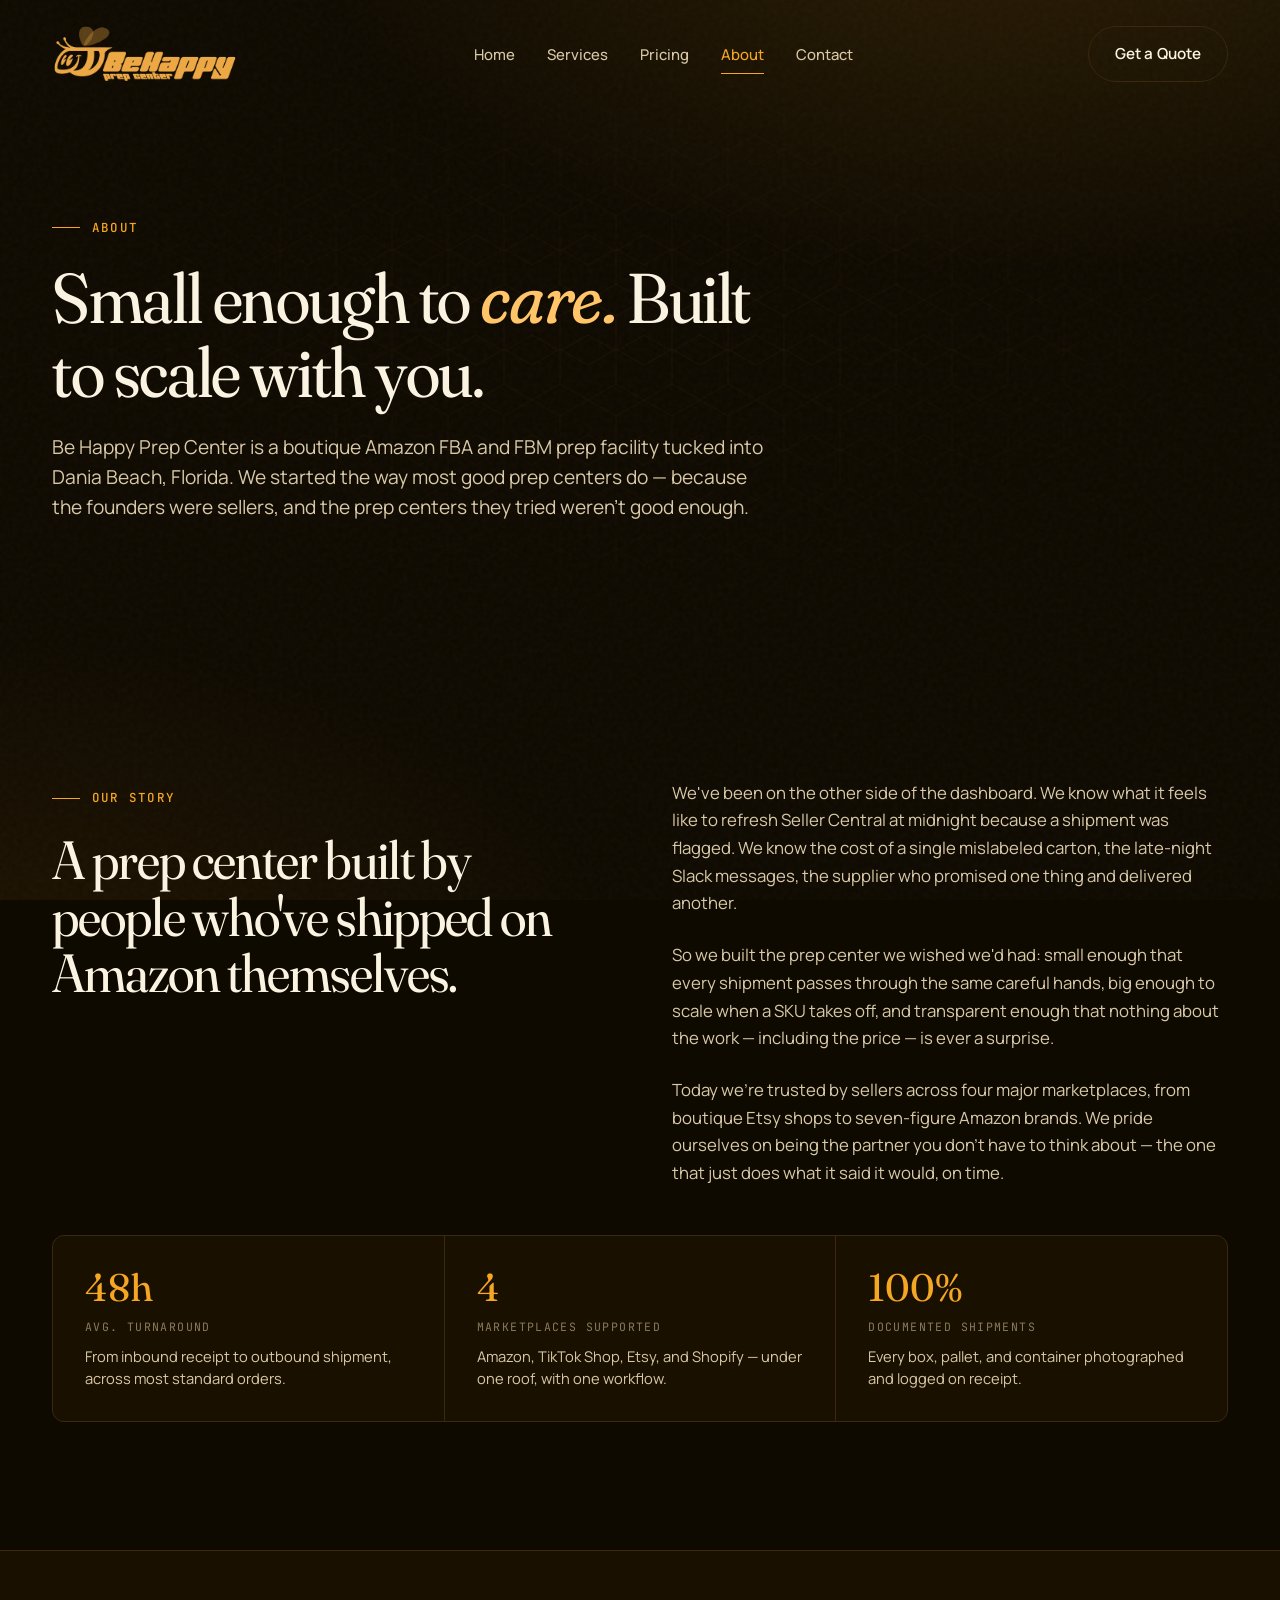
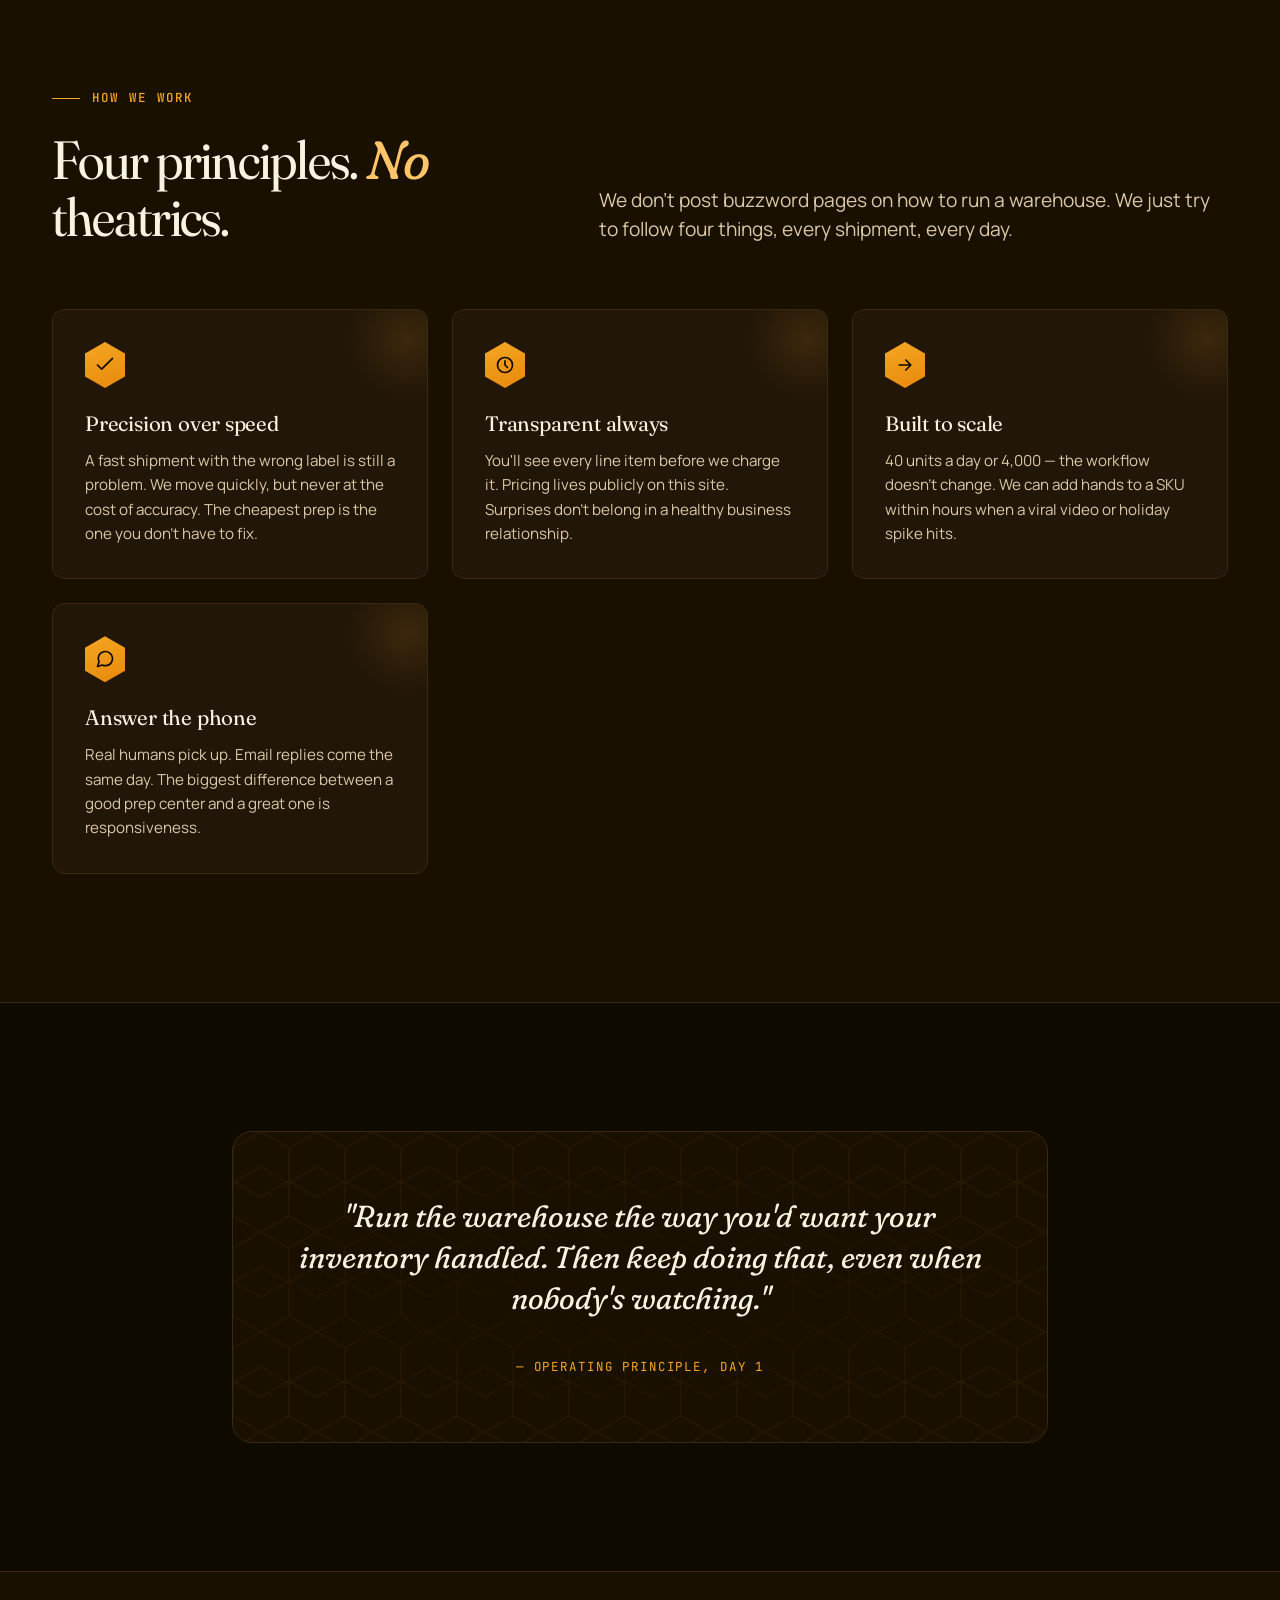
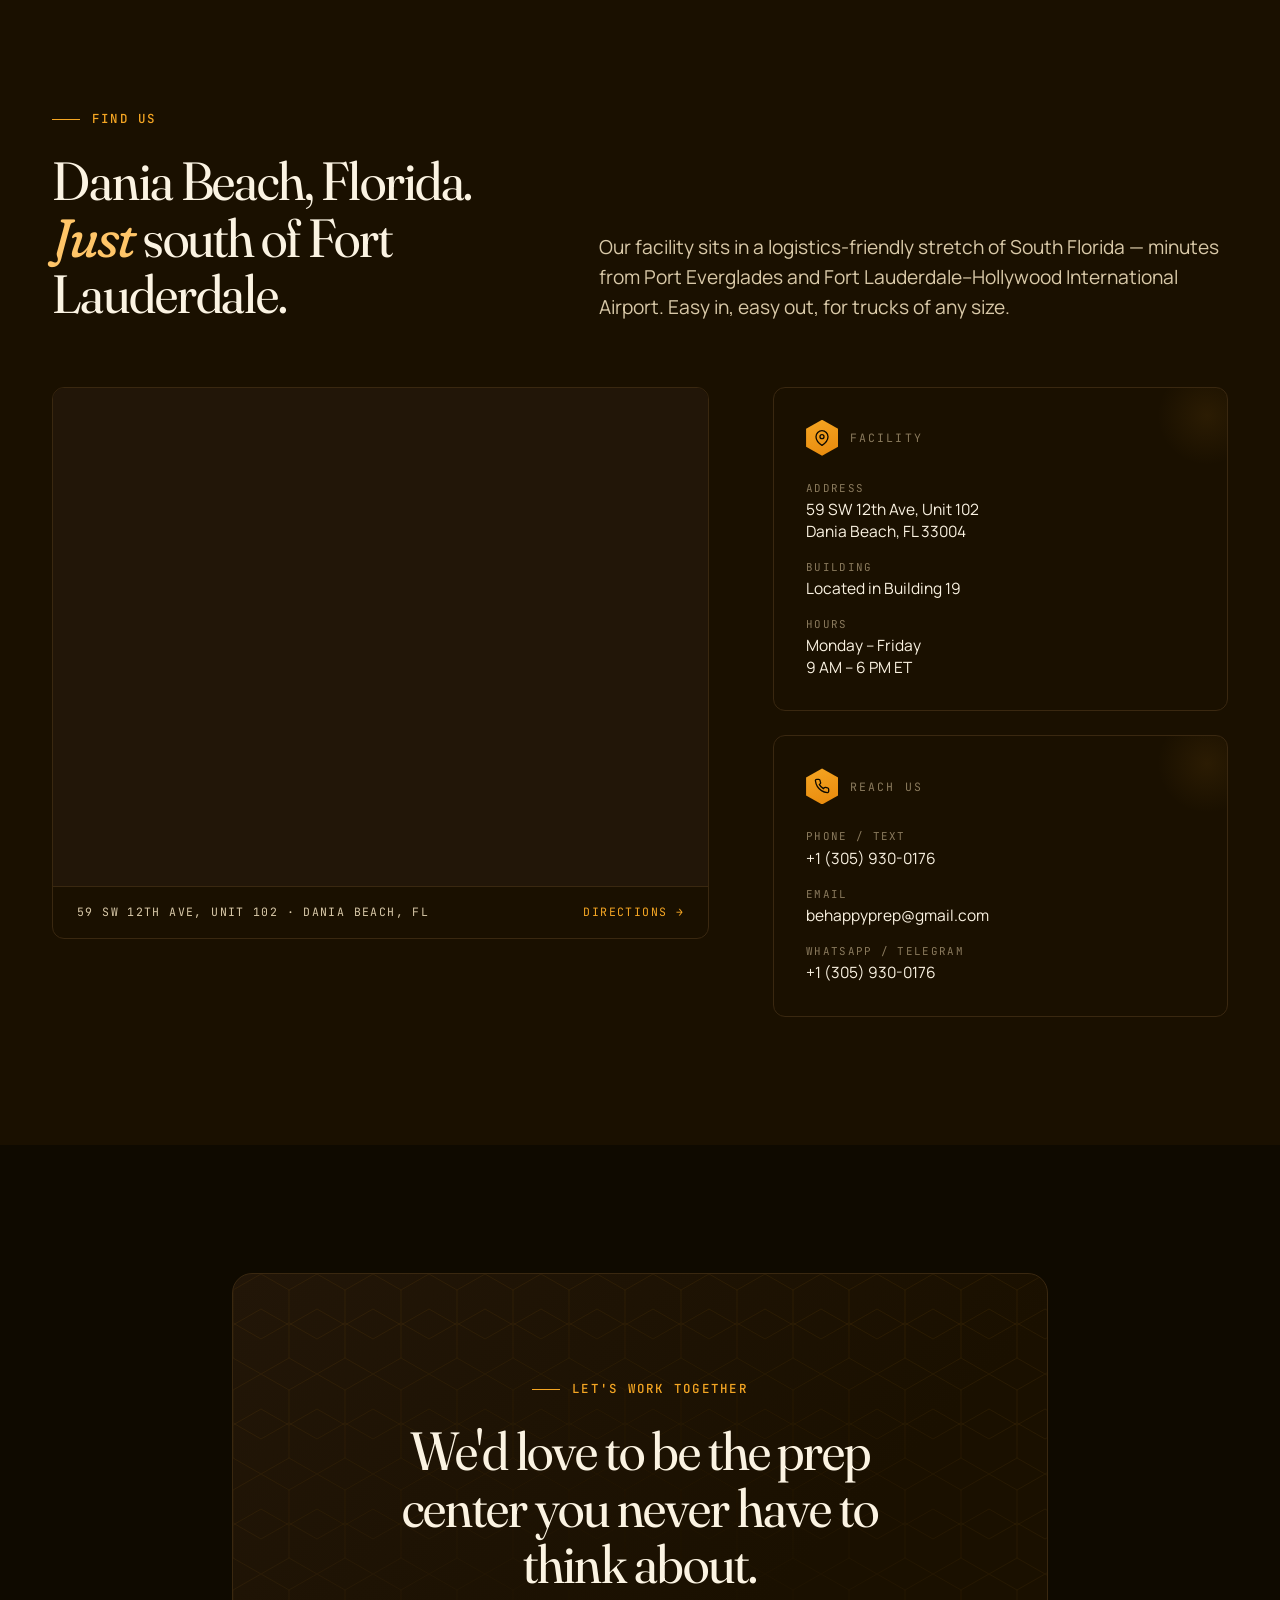
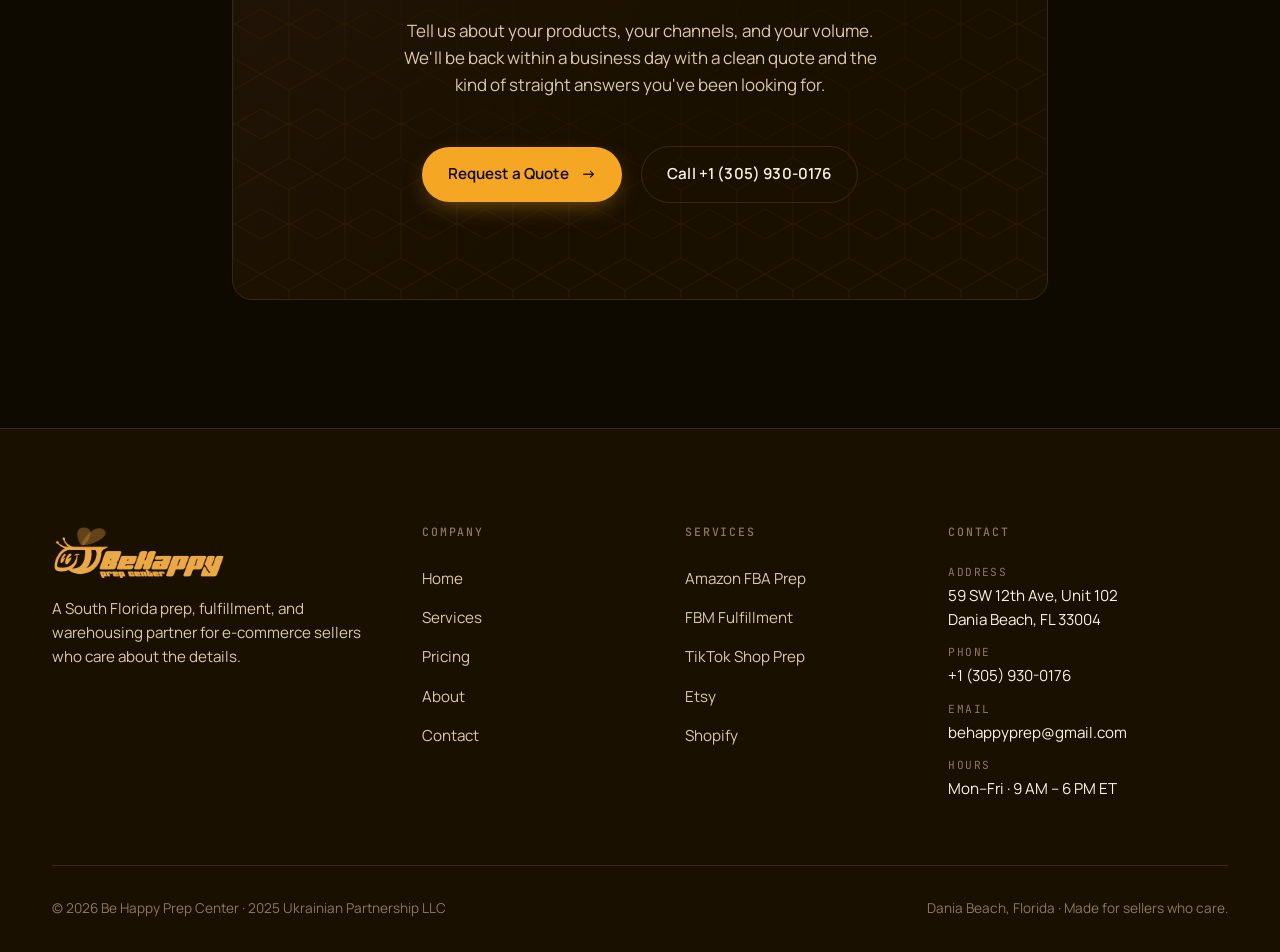
==== about.html @ afafcdb8 "Add files via upload" ====
<!doctype html>
<html lang="en">
<head>
  <meta charset="utf-8">
  <meta name="viewport" content="width=device-width, initial-scale=1">
  <meta name="theme-color" content="#0F0A00">

  <title>About | Boutique Amazon Prep Center in Dania Beach, FL — Be Happy Prep Center</title>
  <meta name="description" content="Be Happy Prep Center is a boutique Amazon FBA and FBM prep facility in Dania Beach, Florida. Founded by sellers, run for sellers — built on precision, communication, and care.">
  <link rel="canonical" href="https://behappyprep.com/about.html">

  <link rel="icon" href="images/favicon.ico">

  <meta property="og:type" content="website">
  <meta property="og:site_name" content="Be Happy Prep Center">
  <meta property="og:title" content="About | Be Happy Prep Center — South Florida Amazon Prep Center">
  <meta property="og:description" content="Boutique Amazon FBA & FBM prep center in Dania Beach, Florida. Founded by sellers, run for sellers.">
  <meta property="og:url" content="https://behappyprep.com/about.html">
  <meta property="og:image" content="https://behappyprep.com/og-image.jpg">

  <meta name="twitter:card" content="summary_large_image">
  <meta name="twitter:title" content="About | Be Happy Prep Center">
  <meta name="twitter:description" content="Boutique Amazon FBA & FBM prep center in Dania Beach, Florida.">
  <meta name="twitter:image" content="https://behappyprep.com/og-image.jpg">

  <link rel="preconnect" href="https://fonts.googleapis.com">
  <link rel="preconnect" href="https://fonts.gstatic.com" crossorigin>
  <link href="https://fonts.googleapis.com/css2?family=Fraunces:opsz,wght,SOFT@9..144,300..600,0..100&family=Manrope:wght@400;500;600;700&family=JetBrains+Mono:wght@400;500&display=swap" rel="stylesheet">

  <link rel="stylesheet" href="style.css">

  <script type="application/ld+json">
  {
    "@context": "https://schema.org",
    "@type": "LocalBusiness",
    "name": "Be Happy Prep Center",
    "image": "https://behappyprep.com/og-image.jpg",
    "@id": "https://behappyprep.com/",
    "url": "https://behappyprep.com/about.html",
    "telephone": "+1-305-930-0176",
    "email": "behappyprep@gmail.com",
    "priceRange": "$$",
    "description": "Boutique Amazon FBA and FBM prep center in Dania Beach, Florida. Founded by sellers, run for sellers.",
    "address": {
      "@type": "PostalAddress",
      "streetAddress": "59 SW 12th Ave, Unit 102",
      "addressLocality": "Dania Beach",
      "addressRegion": "FL",
      "postalCode": "33004",
      "addressCountry": "US"
    },
    "geo": { "@type": "GeoCoordinates", "latitude": 26.0590, "longitude": -80.1437 },
    "openingHoursSpecification": [{
      "@type": "OpeningHoursSpecification",
      "dayOfWeek": ["Monday","Tuesday","Wednesday","Thursday","Friday"],
      "opens": "09:00", "closes": "18:00"
    }]
  }
  </script>
</head>
<body>

<header class="site-header" role="banner">
  <div class="container">
    <nav class="nav" aria-label="Primary">
      <a class="brand" href="index.html" aria-label="Be Happy Prep Center home">
        <img class="brand-logo" src="images/BeHappyLight.webp" alt="Be Happy Prep Center logo">
      </a>
      <ul class="nav-links" id="primary-nav">
        <li><a href="index.html">Home</a></li>
        <li><a href="services.html">Services</a></li>
        <li><a href="pricing.html">Pricing</a></li>
        <li><a href="about.html" class="active">About</a></li>
        <li><a href="contact.html">Contact</a></li>
      </ul>
      <div class="nav-cta">
        <a href="contact.html" class="btn btn-ghost">Get a Quote</a>
        <button class="menu-toggle" aria-label="Toggle menu" aria-expanded="false" aria-controls="primary-nav">
          <svg viewBox="0 0 24 24" fill="none" stroke="currentColor" stroke-width="2"><path d="M3 6h18M3 12h18M3 18h18"/></svg>
        </button>
      </div>
    </nav>
  </div>
</header>

<main id="main">

<!-- ============== PAGE HERO ============== -->
<section class="page-hero" aria-labelledby="page-title">
  <div class="honeycomb-bg" aria-hidden="true"></div>
  <div class="container">
    <span class="eyebrow">About</span>
    <h1 id="page-title">Small enough to <em class="italic-accent">care.</em> Built to scale with you.</h1>
    <p class="lede">
      Be Happy Prep Center is a boutique Amazon FBA and FBM prep facility tucked into
      Dania Beach, Florida. We started the way most good prep centers do — because
      the founders were sellers, and the prep centers they tried weren't good enough.
    </p>
  </div>
</section>

<!-- ============== STORY ============== -->
<section aria-labelledby="story-title">
  <div class="container">
    <div class="about-intro reveal">
      <div>
        <span class="eyebrow">Our story</span>
        <h2 id="story-title">A prep center built by people who've shipped on Amazon themselves.</h2>
      </div>
      <div>
        <p>We've been on the other side of the dashboard. We know what it feels like to refresh Seller Central at midnight because a shipment was flagged. We know the cost of a single mislabeled carton, the late-night Slack messages, the supplier who promised one thing and delivered another.</p>
        <p>So we built the prep center we wished we'd had: small enough that every shipment passes through the same careful hands, big enough to scale when a SKU takes off, and transparent enough that nothing about the work — including the price — is ever a surprise.</p>
        <p>Today we're trusted by sellers across four major marketplaces, from boutique Etsy shops to seven-figure Amazon brands. We pride ourselves on being the partner you don't have to think about — the one that just does what it said it would, on time.</p>
      </div>
    </div>

    <div class="about-stats reveal" aria-label="Operational metrics">
      <div class="about-stat">
        <span class="about-stat-num">48h</span>
        <span class="about-stat-label">Avg. Turnaround</span>
        <p class="about-stat-desc">From inbound receipt to outbound shipment, across most standard orders.</p>
      </div>
      <div class="about-stat">
        <span class="about-stat-num">4</span>
        <span class="about-stat-label">Marketplaces Supported</span>
        <p class="about-stat-desc">Amazon, TikTok Shop, Etsy, and Shopify — under one roof, with one workflow.</p>
      </div>
      <div class="about-stat">
        <span class="about-stat-num">100%</span>
        <span class="about-stat-label">Documented Shipments</span>
        <p class="about-stat-desc">Every box, pallet, and container photographed and logged on receipt.</p>
      </div>
    </div>
  </div>
</section>

<!-- ============== VALUES ============== -->
<section style="background: var(--bg-elev-1); border-top: 1px solid var(--line); border-bottom: 1px solid var(--line);" aria-labelledby="values-title">
  <div class="container">
    <div class="section-header reveal">
      <div>
        <span class="eyebrow">How we work</span>
        <h2 id="values-title">Four principles. <em class="italic-accent">No</em> theatrics.</h2>
      </div>
      <p class="lede">
        We don't post buzzword pages on how to run a warehouse. We just try to follow
        four things, every shipment, every day.
      </p>
    </div>

    <div class="values-grid reveal">
      <article class="value-card">
        <span class="value-card-icon" aria-hidden="true">
          <svg viewBox="0 0 24 24" fill="none" stroke="currentColor" stroke-width="2">
            <path d="M3 12l5 5L21 4" stroke-linecap="round" stroke-linejoin="round"/>
          </svg>
        </span>
        <h3>Precision over speed</h3>
        <p>A fast shipment with the wrong label is still a problem. We move quickly, but never at the cost of accuracy. The cheapest prep is the one you don't have to fix.</p>
      </article>

      <article class="value-card">
        <span class="value-card-icon" aria-hidden="true">
          <svg viewBox="0 0 24 24" fill="none" stroke="currentColor" stroke-width="2">
            <path d="M21 12a9 9 0 11-18 0 9 9 0 0118 0z"/>
            <path d="M12 7v5l3 3" stroke-linecap="round"/>
          </svg>
        </span>
        <h3>Transparent always</h3>
        <p>You'll see every line item before we charge it. Pricing lives publicly on this site. Surprises don't belong in a healthy business relationship.</p>
      </article>

      <article class="value-card">
        <span class="value-card-icon" aria-hidden="true">
          <svg viewBox="0 0 24 24" fill="none" stroke="currentColor" stroke-width="2">
            <path d="M5 12h14M13 6l6 6-6 6" stroke-linecap="round" stroke-linejoin="round"/>
          </svg>
        </span>
        <h3>Built to scale</h3>
        <p>40 units a day or 4,000 — the workflow doesn't change. We can add hands to a SKU within hours when a viral video or holiday spike hits.</p>
      </article>

      <article class="value-card">
        <span class="value-card-icon" aria-hidden="true">
          <svg viewBox="0 0 24 24" fill="none" stroke="currentColor" stroke-width="2">
            <path d="M21 11.5a8.38 8.38 0 01-.9 3.8 8.5 8.5 0 01-7.6 4.7 8.38 8.38 0 01-3.8-.9L3 21l1.9-5.7a8.38 8.38 0 01-.9-3.8 8.5 8.5 0 014.7-7.6 8.38 8.38 0 013.8-.9h.5a8.48 8.48 0 018 8v.5z" stroke-linecap="round" stroke-linejoin="round"/>
          </svg>
        </span>
        <h3>Answer the phone</h3>
        <p>Real humans pick up. Email replies come the same day. The biggest difference between a good prep center and a great one is responsiveness.</p>
      </article>
    </div>
  </div>
</section>

<!-- ============== QUOTE BLOCK ============== -->
<section aria-labelledby="quote-title">
  <div class="container container-narrow">
    <div class="about-quote reveal">
      <h2 id="quote-title" class="sr-only">Our philosophy</h2>
      <blockquote>
        "Run the warehouse the way you'd want your inventory handled. Then keep doing that, even when nobody's watching."
      </blockquote>
      <cite>— Operating principle, Day 1</cite>
    </div>
  </div>
</section>

<!-- ============== LOCATION ============== -->
<section style="background: var(--bg-elev-1); border-top: 1px solid var(--line);" aria-labelledby="location-title">
  <div class="container">
    <div class="section-header reveal">
      <div>
        <span class="eyebrow">Find us</span>
        <h2 id="location-title">Dania Beach, Florida. <em class="italic-accent">Just</em> south of Fort Lauderdale.</h2>
      </div>
      <p class="lede">
        Our facility sits in a logistics-friendly stretch of South Florida — minutes
        from Port Everglades and Fort Lauderdale–Hollywood International Airport. Easy
        in, easy out, for trucks of any size.
      </p>
    </div>

    <div class="contact-layout reveal">
      <div class="map-card">
        <div class="map-frame">
          <iframe
            title="Map showing Be Happy Prep Center location in Dania Beach, FL"
            src="https://www.google.com/maps?q=59+SW+12th+Ave+Dania+Beach+FL+33004&output=embed"
            loading="lazy"
            referrerpolicy="no-referrer-when-downgrade"
            allowfullscreen></iframe>
        </div>
        <div class="map-caption">
          <span>59 SW 12th Ave, Unit 102 · Dania Beach, FL</span>
          <a href="https://www.google.com/maps/dir/?api=1&destination=59+SW+12th+Ave+%23102+Dania+Beach+FL+33004" target="_blank" rel="noopener">Directions →</a>
        </div>
      </div>

      <div class="contact-sidebar">
        <div class="info-card">
          <div class="info-card-header">
            <span class="info-card-icon" aria-hidden="true">
              <svg viewBox="0 0 24 24" fill="none" stroke="currentColor" stroke-width="2">
                <path d="M21 10c0 7-9 13-9 13s-9-6-9-13a9 9 0 0118 0z"/>
                <circle cx="12" cy="10" r="3"/>
              </svg>
            </span>
            <h3 class="info-card-title">Facility</h3>
          </div>
          <ul class="info-card-list">
            <li>
              <span class="info-label">Address</span>
              <span class="info-value">59 SW 12th Ave, Unit 102<br>Dania Beach, FL 33004</span>
            </li>
            <li>
              <span class="info-label">Building</span>
              <span class="info-value">Located in Building 19</span>
            </li>
            <li>
              <span class="info-label">Hours</span>
              <span class="info-value">Monday – Friday<br>9 AM – 6 PM ET</span>
            </li>
          </ul>
        </div>

        <div class="info-card">
          <div class="info-card-header">
            <span class="info-card-icon" aria-hidden="true">
              <svg viewBox="0 0 24 24" fill="none" stroke="currentColor" stroke-width="2">
                <path d="M22 16.92v3a2 2 0 01-2.18 2 19.79 19.79 0 01-8.63-3.07 19.5 19.5 0 01-6-6 19.79 19.79 0 01-3.07-8.67A2 2 0 014.11 2h3a2 2 0 012 1.72 12.84 12.84 0 00.7 2.81 2 2 0 01-.45 2.11L8.09 9.91a16 16 0 006 6l1.27-1.27a2 2 0 012.11-.45 12.84 12.84 0 002.81.7A2 2 0 0122 16.92z"/>
              </svg>
            </span>
            <h3 class="info-card-title">Reach us</h3>
          </div>
          <ul class="info-card-list">
            <li>
              <span class="info-label">Phone / Text</span>
              <span class="info-value"><a href="tel:+13059300176">+1 (305) 930-0176</a></span>
            </li>
            <li>
              <span class="info-label">Email</span>
              <span class="info-value"><a href="mailto:behappyprep@gmail.com">behappyprep@gmail.com</a></span>
            </li>
            <li>
              <span class="info-label">WhatsApp / Telegram</span>
              <span class="info-value">+1 (305) 930-0176</span>
            </li>
          </ul>
        </div>
      </div>
    </div>
  </div>
</section>

<!-- ============== CTA ============== -->
<section aria-labelledby="cta-title">
  <div class="container container-narrow">
    <div class="cta-block reveal">
      <span class="eyebrow" style="justify-content:center;display:inline-flex;">Let's work together</span>
      <h2 id="cta-title">We'd love to be the prep center you never have to think about.</h2>
      <p>Tell us about your products, your channels, and your volume. We'll be back within a business day with a clean quote and the kind of straight answers you've been looking for.</p>
      <a href="contact.html" class="btn btn-primary">Request a Quote <span class="arrow">→</span></a>
      <a href="tel:+13059300176" class="btn btn-ghost">Call +1 (305) 930-0176</a>
    </div>
  </div>
</section>

</main>

<footer class="site-footer" role="contentinfo">
  <div class="container">
    <div class="footer-grid">
      <div class="footer-brand">
        <a class="brand" href="index.html">
          <img class="brand-logo" src="images/BeHappyLight.webp" alt="Be Happy Prep Center logo">
        </a>
        <p>A South Florida prep, fulfillment, and warehousing partner for e-commerce sellers who care about the details.</p>
      </div>
      <div class="footer-col">
        <h4>Company</h4>
        <ul>
          <li><a href="index.html">Home</a></li>
          <li><a href="services.html">Services</a></li>
          <li><a href="pricing.html">Pricing</a></li>
          <li><a href="about.html">About</a></li>
          <li><a href="contact.html">Contact</a></li>
        </ul>
      </div>
      <div class="footer-col">
        <h4>Services</h4>
        <ul>
          <li><a href="services.html#fba">Amazon FBA Prep</a></li>
          <li><a href="services.html#fbm">FBM Fulfillment</a></li>
          <li><a href="services.html#tiktok">TikTok Shop Prep</a></li>
          <li><a href="services.html#etsy">Etsy</a></li>
          <li><a href="services.html#shopify">Shopify</a></li>
        </ul>
      </div>
      <div class="footer-col">
        <h4>Contact</h4>
        <ul>
          <li class="footer-contact-item">
            <span class="label">Address</span>
            <span class="value">59 SW 12th Ave, Unit 102<br>Dania Beach, FL 33004</span>
          </li>
          <li class="footer-contact-item">
            <span class="label">Phone</span>
            <a class="value" href="tel:+13059300176">+1 (305) 930-0176</a>
          </li>
          <li class="footer-contact-item">
            <span class="label">Email</span>
            <a class="value" href="mailto:behappyprep@gmail.com">behappyprep@gmail.com</a>
          </li>
          <li class="footer-contact-item">
            <span class="label">Hours</span>
            <span class="value">Mon–Fri · 9 AM – 6 PM ET</span>
          </li>
        </ul>
      </div>
    </div>
    <div class="footer-bottom">
      <span>© <span data-current-year>2026</span> Be Happy Prep Center · 2025 Ukrainian Partnership LLC</span>
      <span>Dania Beach, Florida · Made for sellers who care.</span>
    </div>
  </div>
</footer>

<script src="main.js" defer></script>
</body>
</html>
---- style.css ----
/* ==========================================================================
   Be Happy Prep Center — Stylesheet
   "The Hive" — Editorial dark mode with honeycomb structural motif
   ========================================================================== */

/* ---------- 1. Design tokens ---------- */
:root {
  --bg-base: #0F0A00;
  --bg-elev-1: #1A1000;
  --bg-elev-2: #221608;
  --bg-elev-3: #2B1C0A;
  --line: #3A2810;
  --line-soft: rgba(245, 166, 35, 0.12);

  --honey: #F5A623;
  --honey-deep: #E8890C;
  --honey-glow: #FFC568;
  --honey-dark: #8A5510;
  --amber-mist: rgba(245, 166, 35, 0.08);

  --ink: #FBF3E2;
  --ink-soft: #D9C9A8;
  --ink-mute: #8A7A5C;
  --ink-faint: #5A4C36;

  --font-display: 'Fraunces', 'Times New Roman', serif;
  --font-body: 'Manrope', system-ui, -apple-system, sans-serif;
  --font-mono: 'JetBrains Mono', ui-monospace, monospace;

  --sp-1: 0.25rem;
  --sp-2: 0.5rem;
  --sp-3: 0.75rem;
  --sp-4: 1rem;
  --sp-5: 1.5rem;
  --sp-6: 2rem;
  --sp-8: 3rem;
  --sp-10: 4rem;
  --sp-12: 6rem;
  --sp-16: 8rem;
  --sp-20: 10rem;

  --container: 1240px;
  --container-narrow: 880px;

  --ease: cubic-bezier(0.16, 1, 0.3, 1);
  --ease-out: cubic-bezier(0.22, 1, 0.36, 1);

  --r-sm: 6px;
  --r-md: 12px;
  --r-lg: 20px;
}

/* ---------- 2. Reset & base ---------- */
*, *::before, *::after { box-sizing: border-box; }

html {
  scroll-behavior: smooth;
  -webkit-text-size-adjust: 100%;
}

body {
  margin: 0;
  font-family: var(--font-body);
  font-weight: 400;
  font-size: 17px;
  line-height: 1.6;
  color: var(--ink);
  background-color: var(--bg-base);
  background-image:
    radial-gradient(ellipse 1200px 600px at 80% -10%, rgba(245, 166, 35, 0.12), transparent 60%),
    radial-gradient(ellipse 900px 500px at 0% 110%, rgba(232, 137, 12, 0.08), transparent 70%);
  background-attachment: fixed;
  overflow-x: hidden;
  -webkit-font-smoothing: antialiased;
  text-rendering: optimizeLegibility;
}

body::before {
  content: '';
  position: fixed;
  inset: 0;
  pointer-events: none;
  z-index: 1;
  opacity: 0.035;
  background-image: url("data:image/svg+xml;utf8,<svg viewBox='0 0 200 200' xmlns='http://www.w3.org/2000/svg'><filter id='n'><feTurbulence type='fractalNoise' baseFrequency='0.9' numOctaves='2' stitchTiles='stitch'/></filter><rect width='100%' height='100%' filter='url(%23n)'/></svg>");
}

img, svg { display: block; max-width: 100%; height: auto; }

a {
  color: var(--honey);
  text-decoration: none;
  transition: color 200ms var(--ease);
}
a:hover { color: var(--honey-glow); }

::selection { background: var(--honey); color: var(--bg-base); }

/* ---------- 3. Typography ---------- */
h1, h2, h3, h4 {
  font-family: var(--font-display);
  font-weight: 400;
  letter-spacing: -0.02em;
  line-height: 1.05;
  color: var(--ink);
  margin: 0 0 var(--sp-5);
}

h1 {
  font-size: clamp(2.6rem, 6.5vw, 5.5rem);
  font-variation-settings: 'opsz' 144, 'SOFT' 50;
}
h2 {
  font-size: clamp(2rem, 4.2vw, 3.4rem);
  font-variation-settings: 'opsz' 96, 'SOFT' 30;
}
h3 {
  font-size: clamp(1.3rem, 2vw, 1.75rem);
  font-variation-settings: 'opsz' 36;
  line-height: 1.2;
  letter-spacing: -0.01em;
}
h4 { font-size: 1.1rem; line-height: 1.3; }

p { margin: 0 0 var(--sp-5); }
p:last-child { margin-bottom: 0; }

.eyebrow {
  display: inline-flex;
  align-items: center;
  gap: var(--sp-3);
  font-family: var(--font-mono);
  font-size: 0.78rem;
  font-weight: 500;
  letter-spacing: 0.18em;
  text-transform: uppercase;
  color: var(--honey);
  margin-bottom: var(--sp-5);
}
.eyebrow::before {
  content: '';
  width: 28px;
  height: 1px;
  background: var(--honey);
}

.lede {
  font-size: clamp(1.1rem, 1.5vw, 1.35rem);
  line-height: 1.55;
  color: var(--ink-soft);
  max-width: 60ch;
}

.italic-accent {
  font-style: italic;
  color: var(--honey-glow);
  font-variation-settings: 'SOFT' 100;
}

/* ---------- 4. Layout primitives ---------- */
.container {
  width: 100%;
  max-width: var(--container);
  margin: 0 auto;
  padding: 0 var(--sp-6);
  position: relative;
  z-index: 2;
}

.container-narrow { max-width: var(--container-narrow); }

section { position: relative; padding: var(--sp-16) 0; }
section.tight { padding: var(--sp-12) 0; }

@media (max-width: 768px) {
  section { padding: var(--sp-12) 0; }
  .container { padding: 0 var(--sp-5); }
}

/* ---------- 5. Honeycomb structural elements ---------- */
.honeycomb-bg {
  position: absolute;
  inset: 0;
  pointer-events: none;
  background-image: url("data:image/svg+xml;utf8,<svg xmlns='http://www.w3.org/2000/svg' viewBox='0 0 56 100'><path d='M28 0 L56 16 V49 L28 65 L0 49 V16 Z M28 35 L56 51 V84 L28 100 L0 84 V51 Z' fill='none' stroke='%23F5A623' stroke-width='0.6' stroke-opacity='0.18'/></svg>");
  background-size: 56px 100px;
  opacity: 0.5;
  mask-image: radial-gradient(ellipse 80% 70% at 50% 50%, black, transparent 80%);
  -webkit-mask-image: radial-gradient(ellipse 80% 70% at 50% 50%, black, transparent 80%);
}

/* ---------- 6. Buttons ---------- */
.btn {
  display: inline-flex;
  align-items: center;
  gap: var(--sp-3);
  padding: 0.95rem 1.6rem;
  font-family: var(--font-body);
  font-size: 0.95rem;
  font-weight: 600;
  letter-spacing: 0.01em;
  border: none;
  border-radius: 999px;
  cursor: pointer;
  transition: all 280ms var(--ease);
  position: relative;
  white-space: nowrap;
}

.btn-primary {
  background: var(--honey);
  color: var(--bg-base);
  box-shadow: 0 0 0 0 rgba(245, 166, 35, 0.4), 0 8px 24px -8px rgba(245, 166, 35, 0.5);
}
.btn-primary:hover {
  background: var(--honey-glow);
  color: var(--bg-base);
  transform: translateY(-2px);
  box-shadow: 0 0 0 6px rgba(245, 166, 35, 0.15), 0 16px 40px -10px rgba(245, 166, 35, 0.6);
}
.btn-primary:active { transform: translateY(0); }

.btn-ghost {
  background: transparent;
  color: var(--ink);
  border: 1px solid var(--line);
}
.btn-ghost:hover {
  border-color: var(--honey);
  color: var(--honey);
  background: var(--amber-mist);
}

.btn .arrow {
  display: inline-block;
  transition: transform 280ms var(--ease);
}
.btn:hover .arrow { transform: translateX(4px); }

/* ---------- 7. Header / Navigation ---------- */
.site-header {
  position: fixed;
  top: 0;
  left: 0;
  right: 0;
  z-index: 100;
  padding: var(--sp-5) 0;
  transition: background 300ms var(--ease), border-color 300ms var(--ease), padding 300ms var(--ease);
  border-bottom: 1px solid transparent;
}
.site-header.scrolled {
  background: rgba(15, 10, 0, 0.85);
  backdrop-filter: blur(20px);
  -webkit-backdrop-filter: blur(20px);
  border-bottom-color: var(--line);
  padding: var(--sp-3) 0;
}

.nav {
  display: flex;
  align-items: center;
  justify-content: space-between;
  gap: var(--sp-6);
}

.brand {
  display: inline-flex;
  align-items: center;
  color: var(--ink);
  transition: opacity 200ms var(--ease);
}
.brand:hover { opacity: 0.85; color: var(--ink); }
.brand-logo {
  height: 60px !important;
  width: auto;
  display: block;
  transition: height 300ms var(--ease);
}
.site-header.scrolled .brand-logo { height: 52px !important; }

.nav-links {
  display: flex;
  align-items: center;
  gap: var(--sp-6);
  list-style: none;
  margin: 0;
  padding: 0;
}
.nav-links a {
  color: var(--ink-soft);
  font-size: 0.93rem;
  font-weight: 500;
  position: relative;
  padding: 0.5rem 0;
}
.nav-links a:hover { color: var(--ink); }
.nav-links a.active { color: var(--honey); }
.nav-links a.active::after {
  content: '';
  position: absolute;
  bottom: -2px;
  left: 0;
  right: 0;
  height: 1px;
  background: var(--honey);
}

.nav-cta { display: flex; align-items: center; gap: var(--sp-3); }

.menu-toggle {
  display: none;
  background: none;
  border: 1px solid var(--line);
  color: var(--ink);
  width: 44px;
  height: 44px;
  border-radius: var(--r-sm);
  cursor: pointer;
  align-items: center;
  justify-content: center;
}
.menu-toggle svg { width: 20px; height: 20px; }

@media (max-width: 880px) {
  .nav-links, .nav-cta .btn-ghost { display: none; }
  .menu-toggle { display: inline-flex; }
  .nav-links.open {
    display: flex;
    position: absolute;
    top: 100%;
    left: 0;
    right: 0;
    flex-direction: column;
    background: var(--bg-elev-1);
    border-top: 1px solid var(--line);
    border-bottom: 1px solid var(--line);
    padding: var(--sp-5);
    gap: var(--sp-4);
    align-items: flex-start;
  }
  .brand-logo { height: 52px !important; }
  .site-header.scrolled .brand-logo { height: 44px !important; }
}

/* ---------- 8. Hero ---------- */
.hero {
  position: relative;
  padding: calc(var(--sp-20) + var(--sp-10)) 0 var(--sp-16);
  overflow: hidden;
  min-height: 88vh;
  display: flex;
  align-items: center;
}

.hero-inner {
  position: relative;
  max-width: 920px;
  z-index: 2;
}

.hero h1 { margin-bottom: var(--sp-6); }
.hero h1 .line {
  display: block;
  opacity: 0;
  transform: translateY(20px);
  animation: rise 900ms var(--ease) forwards;
}
.hero h1 .line:nth-child(1) { animation-delay: 100ms; }
.hero h1 .line:nth-child(2) { animation-delay: 220ms; }
.hero h1 .line:nth-child(3) { animation-delay: 340ms; }

.hero-lede {
  opacity: 0;
  transform: translateY(20px);
  animation: rise 900ms var(--ease) 460ms forwards;
  margin-bottom: var(--sp-8);
}

.hero-ctas {
  display: flex;
  gap: var(--sp-4);
  flex-wrap: wrap;
  opacity: 0;
  transform: translateY(20px);
  animation: rise 900ms var(--ease) 580ms forwards;
}

@keyframes rise { to { opacity: 1; transform: translateY(0); } }

.hero-trust {
  display: flex;
  gap: var(--sp-8);
  margin-top: var(--sp-10);
  padding-top: var(--sp-6);
  border-top: 1px solid var(--line);
  opacity: 0;
  animation: rise 900ms var(--ease) 800ms forwards;
  flex-wrap: wrap;
}
.hero-trust-item { display: flex; flex-direction: column; gap: var(--sp-1); }
.hero-trust-item .num {
  font-family: var(--font-display);
  font-size: 2rem;
  color: var(--honey);
  font-variation-settings: 'opsz' 36;
}
.hero-trust-item .label {
  font-family: var(--font-mono);
  font-size: 0.72rem;
  text-transform: uppercase;
  letter-spacing: 0.12em;
  color: var(--ink-mute);
}

.hero-deco {
  position: absolute;
  top: 50%;
  right: -120px;
  transform: translateY(-50%);
  width: 620px;
  height: 620px;
  pointer-events: none;
  z-index: 1;
  opacity: 0.7;
}
.hero-deco svg { width: 100%; height: 100%; }

@media (max-width: 960px) {
  .hero { min-height: auto; padding-top: calc(var(--sp-20) + var(--sp-5)); }
  .hero-deco { display: none; }
}

/* Sub-hero (for inner pages) */
.page-hero {
  padding: calc(var(--sp-20) + var(--sp-8)) 0 var(--sp-12);
  position: relative;
  overflow: hidden;
}
.page-hero h1 {
  font-size: clamp(2.4rem, 5.5vw, 4.6rem);
  max-width: 18ch;
  margin-bottom: var(--sp-5);
}
.page-hero .lede { margin-bottom: var(--sp-6); }

@media (max-width: 960px) {
  .page-hero { padding-top: calc(var(--sp-20) + var(--sp-3)); }
}

/* ---------- 9. Calculator section ---------- */
.calculator-section {
  background: var(--bg-elev-1);
  border-top: 1px solid var(--line);
  border-bottom: 1px solid var(--line);
  position: relative;
  overflow: hidden;
}
.calculator-section::before {
  content: '';
  position: absolute;
  inset: 0;
  background-image: url("data:image/svg+xml;utf8,<svg xmlns='http://www.w3.org/2000/svg' viewBox='0 0 56 100'><path d='M28 0 L56 16 V49 L28 65 L0 49 V16 Z M28 35 L56 51 V84 L28 100 L0 84 V51 Z' fill='none' stroke='%23F5A623' stroke-width='0.5' stroke-opacity='0.1'/></svg>");
  background-size: 80px 142px;
  pointer-events: none;
  mask-image: linear-gradient(180deg, transparent, black 30%, black 70%, transparent);
  -webkit-mask-image: linear-gradient(180deg, transparent, black 30%, black 70%, transparent);
}

.calc-wrap {
  display: grid;
  grid-template-columns: 1fr 1.05fr;
  gap: var(--sp-10);
  align-items: stretch;
}
@media (max-width: 960px) { .calc-wrap { grid-template-columns: 1fr; gap: var(--sp-8); } }

.calc-intro h2 { margin-bottom: var(--sp-5); }
.calc-intro .lede { margin-bottom: var(--sp-6); }

.calc-tier-list {
  list-style: none;
  margin: 0;
  padding: 0;
  display: flex;
  flex-direction: column;
}
.calc-tier-list li {
  display: flex;
  align-items: center;
  gap: var(--sp-4);
  padding: var(--sp-4) 0;
  border-bottom: 1px solid var(--line);
  font-family: var(--font-mono);
  font-size: 0.85rem;
  color: var(--ink-soft);
  transition: color 250ms var(--ease);
}
.calc-tier-list li:last-child { border-bottom: none; }
.calc-tier-list li .tier-range { flex: 1; }
.calc-tier-list li .tier-price { color: var(--ink); font-weight: 500; }
.calc-tier-list li.active { color: var(--honey); }
.calc-tier-list li.active .tier-price { color: var(--honey-glow); }
.calc-tier-list li .tier-dot {
  width: 8px;
  height: 9px;
  background: var(--line);
  clip-path: polygon(50% 0%, 100% 25%, 100% 75%, 50% 100%, 0% 75%, 0% 25%);
  flex-shrink: 0;
  transition: background 250ms var(--ease), box-shadow 250ms var(--ease);
}
.calc-tier-list li.active .tier-dot {
  background: var(--honey);
  box-shadow: 0 0 12px rgba(245, 166, 35, 0.6);
}

.calc-panel {
  background: linear-gradient(160deg, var(--bg-elev-2), var(--bg-elev-1));
  border: 1px solid var(--line);
  border-radius: var(--r-lg);
  padding: var(--sp-8);
  position: relative;
  overflow: hidden;
  display: flex;
  flex-direction: column;
  gap: var(--sp-6);
}
@media (max-width: 600px) { .calc-panel { padding: var(--sp-6); } }
.calc-panel::before {
  content: '';
  position: absolute;
  top: -80px;
  right: -80px;
  width: 220px;
  height: 254px;
  background: radial-gradient(circle, rgba(245, 166, 35, 0.18), transparent 65%);
  clip-path: polygon(50% 0%, 100% 25%, 100% 75%, 50% 100%, 0% 75%, 0% 25%);
  pointer-events: none;
}

.calc-header {
  display: flex;
  justify-content: space-between;
  align-items: baseline;
  border-bottom: 1px solid var(--line);
  padding-bottom: var(--sp-4);
  position: relative;
  z-index: 1;
}
.calc-header .calc-title {
  font-family: var(--font-mono);
  font-size: 0.75rem;
  letter-spacing: 0.15em;
  text-transform: uppercase;
  color: var(--ink-mute);
}
.calc-header .calc-id {
  font-family: var(--font-mono);
  font-size: 0.72rem;
  color: var(--honey);
}

.calc-controls {
  display: flex;
  flex-direction: column;
  gap: var(--sp-5);
  position: relative;
  z-index: 1;
}

.calc-control-row {
  display: flex;
  justify-content: space-between;
  align-items: center;
  gap: var(--sp-4);
  flex-wrap: wrap;
}
.calc-control-row .calc-label {
  font-family: var(--font-mono);
  font-size: 0.75rem;
  letter-spacing: 0.12em;
  text-transform: uppercase;
  color: var(--ink-mute);
}
.calc-control-row .calc-value {
  font-family: var(--font-display);
  font-size: 2.2rem;
  color: var(--ink);
  font-variation-settings: 'opsz' 36;
  line-height: 1;
}

.calc-slider {
  -webkit-appearance: none;
  appearance: none;
  width: 100%;
  height: 4px;
  background: var(--bg-elev-3);
  border-radius: 999px;
  outline: none;
  cursor: pointer;
}
.calc-slider::-webkit-slider-thumb {
  -webkit-appearance: none;
  appearance: none;
  width: 22px;
  height: 25px;
  background: var(--honey);
  clip-path: polygon(50% 0%, 100% 25%, 100% 75%, 50% 100%, 0% 75%, 0% 25%);
  cursor: grab;
  transition: transform 200ms var(--ease), filter 200ms var(--ease);
  border: none;
}
.calc-slider::-webkit-slider-thumb:hover {
  transform: scale(1.15);
  filter: drop-shadow(0 0 8px rgba(245, 166, 35, 0.7));
}
.calc-slider::-webkit-slider-thumb:active { cursor: grabbing; }
.calc-slider::-moz-range-thumb {
  width: 22px;
  height: 25px;
  background: var(--honey);
  clip-path: polygon(50% 0%, 100% 25%, 100% 75%, 50% 100%, 0% 75%, 0% 25%);
  cursor: grab;
  border: none;
}

.calc-size {
  display: grid;
  grid-template-columns: 1fr 1fr;
  gap: var(--sp-2);
  background: var(--bg-elev-3);
  border-radius: var(--r-sm);
  padding: 4px;
}
.calc-size button {
  background: transparent;
  border: none;
  color: var(--ink-soft);
  font-family: var(--font-mono);
  font-size: 0.8rem;
  letter-spacing: 0.08em;
  text-transform: uppercase;
  padding: 0.7rem var(--sp-3);
  border-radius: calc(var(--r-sm) - 2px);
  cursor: pointer;
  transition: all 200ms var(--ease);
}
.calc-size button[aria-pressed="true"] { background: var(--honey); color: var(--bg-base); }
.calc-size button:hover:not([aria-pressed="true"]) {
  color: var(--ink);
  background: rgba(245, 166, 35, 0.06);
}

.calc-output {
  background: var(--bg-base);
  border: 1px solid var(--line);
  border-radius: var(--r-md);
  padding: var(--sp-5) var(--sp-6);
  display: flex;
  justify-content: space-between;
  align-items: center;
  gap: var(--sp-5);
  position: relative;
  z-index: 1;
  flex-wrap: wrap;
}
.calc-output .out-label {
  font-family: var(--font-mono);
  font-size: 0.72rem;
  letter-spacing: 0.15em;
  text-transform: uppercase;
  color: var(--ink-mute);
  display: block;
  margin-bottom: var(--sp-2);
}
.calc-output .out-total {
  font-family: var(--font-display);
  font-size: clamp(2.4rem, 4vw, 3.2rem);
  color: var(--honey);
  line-height: 1;
  font-variation-settings: 'opsz' 96;
}
.calc-output .out-total.pulse { animation: pulse 400ms var(--ease); }
@keyframes pulse {
  0% { transform: scale(1); }
  50% { transform: scale(1.04); color: var(--honey-glow); }
  100% { transform: scale(1); }
}
.calc-output .out-perunit {
  font-family: var(--font-mono);
  font-size: 0.85rem;
  color: var(--ink-soft);
  margin-top: var(--sp-2);
}

.calc-cta {
  display: flex;
  gap: var(--sp-3);
  flex-wrap: wrap;
  position: relative;
  z-index: 1;
}
.calc-cta .btn { flex: 1; justify-content: center; min-width: 180px; }

.calc-note {
  font-family: var(--font-mono);
  font-size: 0.72rem;
  color: var(--ink-mute);
  letter-spacing: 0.05em;
  position: relative;
  z-index: 1;
}

/* ---------- 10. Channel strip (wordmark logos, label on left) ---------- */
.channel-strip {
  padding: var(--sp-8) 0;
  border-bottom: 1px solid var(--line);
}
.channel-strip .container {
  display: flex;
  align-items: center;
  justify-content: center;
  gap: clamp(var(--sp-6), 5vw, var(--sp-10));
  flex-wrap: wrap;
}
.channel-strip .channel-label {
  font-family: var(--font-mono);
  font-size: 0.72rem;
  text-transform: uppercase;
  letter-spacing: 0.18em;
  color: var(--ink-mute);
  white-space: nowrap;
  flex-shrink: 0;
  position: relative;
  padding-right: clamp(var(--sp-4), 3vw, var(--sp-8));
}
.channel-strip .channel-label::after {
  content: '';
  position: absolute;
  right: 0;
  top: 50%;
  transform: translateY(-50%);
  width: 1px;
  height: 28px;
  background: var(--line);
}
.channel-list {
  display: flex;
  align-items: center;
  justify-content: center;
  gap: clamp(var(--sp-5), 4vw, var(--sp-10));
  flex-wrap: wrap;
}
.channel-logo {
  height: 28px !important;
  width: auto !important;
  max-width: 140px !important;
  object-fit: contain;
  flex-shrink: 0;
  opacity: 0.75;
  filter: grayscale(0.15);
  transition: opacity 300ms var(--ease), transform 300ms var(--ease), filter 300ms var(--ease);
}
.channel-logo:hover {
  opacity: 1;
  transform: translateY(-2px);
  filter: grayscale(0);
}
@media (max-width: 720px) {
  .channel-strip .channel-label::after { display: none; }
  .channel-logo { height: 24px !important; max-width: 110px !important; }
}

/* ---------- 11. Services preview cards (home) ---------- */
.services-preview { position: relative; }

.section-header {
  display: grid;
  grid-template-columns: 1fr 1.3fr;
  gap: var(--sp-10);
  margin-bottom: var(--sp-10);
  align-items: end;
}
@media (max-width: 768px) {
  .section-header { grid-template-columns: 1fr; gap: var(--sp-5); }
}
.section-header h2 { margin-bottom: 0; }
.section-header .lede { margin-bottom: 0; }

.service-grid {
  display: grid;
  grid-template-columns: repeat(2, 1fr);
  gap: 1px;
  background: var(--line);
  border: 1px solid var(--line);
  border-radius: var(--r-md);
  overflow: hidden;
}
@media (max-width: 720px) { .service-grid { grid-template-columns: 1fr; } }

.service-card {
  background: var(--bg-elev-1);
  padding: var(--sp-8);
  position: relative;
  overflow: hidden;
  transition: background 400ms var(--ease);
  display: flex;
  flex-direction: column;
  gap: var(--sp-4);
  min-height: 280px;
}
.service-card:hover { background: var(--bg-elev-2); }
.service-card .num {
  font-family: var(--font-mono);
  font-size: 0.72rem;
  letter-spacing: 0.15em;
  color: var(--ink-mute);
  text-transform: uppercase;
}
.service-card h3 { margin: 0; display: flex; align-items: center; gap: var(--sp-3); }
.service-card h3 .hex-bullet {
  width: 12px;
  height: 14px;
  background: var(--honey);
  clip-path: polygon(50% 0%, 100% 25%, 100% 75%, 50% 100%, 0% 75%, 0% 25%);
  flex-shrink: 0;
}
.service-card p { color: var(--ink-soft); margin: 0; flex: 1; }
.service-card .card-link {
  font-family: var(--font-mono);
  font-size: 0.78rem;
  letter-spacing: 0.1em;
  text-transform: uppercase;
  color: var(--honey);
  display: inline-flex;
  align-items: center;
  gap: var(--sp-2);
  margin-top: auto;
}
.service-card .card-link .arrow { transition: transform 250ms var(--ease); }
.service-card:hover .card-link .arrow { transform: translateX(4px); }
.service-card::before {
  content: '';
  position: absolute;
  top: -40px;
  right: -40px;
  width: 120px;
  height: 138px;
  background: radial-gradient(circle, rgba(245, 166, 35, 0.18), transparent 65%);
  clip-path: polygon(50% 0%, 100% 25%, 100% 75%, 50% 100%, 0% 75%, 0% 25%);
  opacity: 0;
  transition: opacity 400ms var(--ease);
}
.service-card:hover::before { opacity: 1; }

/* ---------- 12. Service overview grid (services.html, top) ---------- */
.service-overview {
  position: relative;
  padding-top: var(--sp-10);
}

.service-overview-grid {
  display: grid;
  grid-template-columns: repeat(5, 1fr);
  gap: 1px;
  background: var(--line);
  border: 1px solid var(--line);
  border-radius: var(--r-md);
  overflow: hidden;
}
@media (max-width: 960px) { .service-overview-grid { grid-template-columns: repeat(2, 1fr); } }
@media (max-width: 520px) { .service-overview-grid { grid-template-columns: 1fr; } }

.overview-card {
  background: var(--bg-elev-1);
  padding: var(--sp-6) var(--sp-5);
  text-align: left;
  cursor: pointer;
  display: flex;
  flex-direction: column;
  gap: var(--sp-4);
  position: relative;
  overflow: hidden;
  transition: background 350ms var(--ease), transform 350ms var(--ease);
  text-decoration: none;
  color: inherit;
  min-height: 260px;
}
.overview-card:hover {
  background: var(--bg-elev-2);
  color: inherit;
}
.overview-card::after {
  content: '';
  position: absolute;
  inset: 0;
  background: linear-gradient(180deg, transparent 60%, rgba(245, 166, 35, 0.06));
  opacity: 0;
  transition: opacity 350ms var(--ease);
  pointer-events: none;
}
.overview-card:hover::after { opacity: 1; }
.overview-card::before {
  content: '';
  position: absolute;
  top: -30px;
  right: -30px;
  width: 100px;
  height: 115px;
  background: radial-gradient(circle, rgba(245, 166, 35, 0.18), transparent 65%);
  clip-path: polygon(50% 0%, 100% 25%, 100% 75%, 50% 100%, 0% 75%, 0% 25%);
  opacity: 0;
  transition: opacity 400ms var(--ease);
  pointer-events: none;
}
.overview-card:hover::before { opacity: 1; }

.overview-card-num {
  font-family: var(--font-mono);
  font-size: 0.72rem;
  letter-spacing: 0.15em;
  color: var(--ink-mute);
  text-transform: uppercase;
  position: relative;
  z-index: 1;
}

.overview-card-icon {
  width: 48px;
  height: 48px;
  display: flex;
  align-items: center;
  justify-content: center;
  position: relative;
  z-index: 1;
  color: var(--honey);
  transition: color 300ms var(--ease), transform 300ms var(--ease);
}
.overview-card:hover .overview-card-icon {
  color: var(--honey-glow);
  transform: translateY(-2px);
}
.overview-card-icon svg { width: 100%; height: 100%; }

.overview-card-title {
  font-family: var(--font-display);
  font-size: 1.4rem;
  line-height: 1.1;
  letter-spacing: -0.01em;
  color: var(--ink);
  margin: 0;
  font-variation-settings: 'opsz' 36;
  position: relative;
  z-index: 1;
}
.overview-card-tagline {
  font-size: 0.92rem;
  color: var(--ink-soft);
  line-height: 1.45;
  margin: 0;
  flex: 1;
  position: relative;
  z-index: 1;
}
.overview-card-jump {
  font-family: var(--font-mono);
  font-size: 0.72rem;
  letter-spacing: 0.12em;
  text-transform: uppercase;
  color: var(--honey);
  display: inline-flex;
  align-items: center;
  gap: var(--sp-2);
  margin-top: auto;
  position: relative;
  z-index: 1;
}
.overview-card-jump .arrow {
  display: inline-block;
  transition: transform 250ms var(--ease);
}
.overview-card:hover .overview-card-jump .arrow { transform: translateY(3px); }

/* ---------- 13. Service detail sections (services.html, below) ---------- */
.service-detail {
  position: relative;
  padding: var(--sp-16) 0;
  border-top: 1px solid var(--line);
  scroll-margin-top: 100px;
}
.service-detail.alt { background: var(--bg-elev-1); }
.service-detail:first-of-type { border-top: none; }

.detail-marker {
  font-family: var(--font-mono);
  font-size: 0.72rem;
  letter-spacing: 0.18em;
  text-transform: uppercase;
  color: var(--ink-mute);
  display: flex;
  align-items: center;
  gap: var(--sp-3);
  margin-bottom: var(--sp-6);
}
.detail-marker .marker-num {
  color: var(--honey);
  font-weight: 500;
}
.detail-marker .marker-sep {
  width: 32px;
  height: 1px;
  background: var(--line);
}

.detail-head {
  display: grid;
  grid-template-columns: auto 1fr;
  gap: var(--sp-6);
  align-items: start;
  margin-bottom: var(--sp-10);
}
@media (max-width: 720px) {
  .detail-head { grid-template-columns: 1fr; gap: var(--sp-4); }
}

.detail-icon {
  width: 72px;
  height: 80px;
  background: linear-gradient(160deg, var(--honey), var(--honey-deep));
  clip-path: polygon(50% 0%, 100% 25%, 100% 75%, 50% 100%, 0% 75%, 0% 25%);
  display: flex;
  align-items: center;
  justify-content: center;
  color: var(--bg-base);
  box-shadow: 0 0 40px rgba(245, 166, 35, 0.25);
  flex-shrink: 0;
}
.detail-icon svg { width: 36px; height: 36px; }

.detail-head h2 {
  font-size: clamp(2rem, 4.2vw, 3rem);
  margin: 0 0 var(--sp-4);
}
.detail-head .lede { margin: 0; max-width: 65ch; }

.detail-body {
  display: grid;
  grid-template-columns: 1.05fr 0.95fr;
  gap: var(--sp-10);
  align-items: start;
}
@media (max-width: 880px) {
  .detail-body { grid-template-columns: 1fr; gap: var(--sp-8); }
}

.detail-section-title {
  font-family: var(--font-mono);
  font-size: 0.72rem;
  letter-spacing: 0.15em;
  text-transform: uppercase;
  color: var(--ink-mute);
  margin: 0 0 var(--sp-5);
  display: flex;
  align-items: center;
  gap: var(--sp-3);
}
.detail-section-title::before {
  content: '';
  width: 8px;
  height: 9px;
  background: var(--honey);
  clip-path: polygon(50% 0%, 100% 25%, 100% 75%, 50% 100%, 0% 75%, 0% 25%);
  flex-shrink: 0;
}

/* Feature list within detail */
.detail-features {
  list-style: none;
  margin: 0 0 var(--sp-8);
  padding: 0;
  display: grid;
  grid-template-columns: 1fr;
  gap: var(--sp-3);
}
.detail-features li {
  display: flex;
  align-items: flex-start;
  gap: var(--sp-3);
  font-size: 0.97rem;
  color: var(--ink-soft);
  line-height: 1.5;
  padding-bottom: var(--sp-3);
  border-bottom: 1px solid var(--line);
}
.detail-features li:last-child { border-bottom: none; }
.detail-features li::before {
  content: '';
  width: 10px;
  height: 11px;
  background: var(--honey);
  clip-path: polygon(50% 0%, 100% 25%, 100% 75%, 50% 100%, 0% 75%, 0% 25%);
  flex-shrink: 0;
  margin-top: 7px;
}

/* Workflow timeline */
.detail-workflow {
  background: var(--bg-elev-2);
  border: 1px solid var(--line);
  border-radius: var(--r-md);
  padding: var(--sp-6);
  position: relative;
}
.service-detail.alt .detail-workflow {
  background: var(--bg-base);
}
.workflow-list {
  list-style: none;
  margin: 0;
  padding: 0;
  display: flex;
  flex-direction: column;
}
.workflow-step {
  position: relative;
  display: grid;
  grid-template-columns: auto 1fr;
  gap: var(--sp-4);
  padding: var(--sp-3) 0;
}
.workflow-step:not(:last-child)::after {
  content: '';
  position: absolute;
  left: 13px;
  top: 36px;
  bottom: -4px;
  width: 1px;
  background: linear-gradient(180deg, var(--honey-dark), transparent);
}
.workflow-dot {
  width: 26px;
  height: 30px;
  background: var(--bg-elev-1);
  border: 1px solid var(--honey-dark);
  clip-path: polygon(50% 0%, 100% 25%, 100% 75%, 50% 100%, 0% 75%, 0% 25%);
  display: flex;
  align-items: center;
  justify-content: center;
  font-family: var(--font-mono);
  font-size: 0.72rem;
  color: var(--honey);
  flex-shrink: 0;
  z-index: 1;
}
.workflow-content { padding-top: 2px; }
.workflow-title {
  font-family: var(--font-body);
  font-weight: 600;
  color: var(--ink);
  font-size: 0.97rem;
  margin: 0 0 var(--sp-1);
  letter-spacing: -0.005em;
}
.workflow-desc {
  font-size: 0.9rem;
  color: var(--ink-soft);
  line-height: 1.5;
  margin: 0;
}

.detail-ctas {
  display: flex;
  gap: var(--sp-3);
  flex-wrap: wrap;
  margin-top: var(--sp-2);
}

/* ---------- 13. Process ---------- */
.process {
  background: var(--bg-elev-1);
  border-top: 1px solid var(--line);
  border-bottom: 1px solid var(--line);
  position: relative;
}
.process::before {
  content: '';
  position: absolute;
  inset: 0;
  background-image: url("data:image/svg+xml;utf8,<svg xmlns='http://www.w3.org/2000/svg' viewBox='0 0 56 100'><path d='M28 0 L56 16 V49 L28 65 L0 49 V16 Z M28 35 L56 51 V84 L28 100 L0 84 V51 Z' fill='none' stroke='%23F5A623' stroke-width='0.5' stroke-opacity='0.1'/></svg>");
  background-size: 80px 142px;
  pointer-events: none;
  mask-image: linear-gradient(180deg, transparent, black 30%, black 70%, transparent);
  -webkit-mask-image: linear-gradient(180deg, transparent, black 30%, black 70%, transparent);
}

.process-steps {
  display: grid;
  grid-template-columns: repeat(4, 1fr);
  gap: var(--sp-6);
}
@media (max-width: 880px) { .process-steps { grid-template-columns: repeat(2, 1fr); } }
@media (max-width: 520px) { .process-steps { grid-template-columns: 1fr; } }

.process-step { position: relative; padding-top: var(--sp-6); }
.process-step .step-num {
  font-family: var(--font-display);
  font-size: 3.5rem;
  line-height: 1;
  color: transparent;
  -webkit-text-stroke: 1px var(--honey);
  margin-bottom: var(--sp-4);
  display: block;
  font-variation-settings: 'opsz' 96;
}
.process-step h3 { font-size: 1.3rem; margin-bottom: var(--sp-3); }
.process-step p { color: var(--ink-soft); font-size: 0.95rem; }

/* ---------- 14. Stats ---------- */
.stats-band {
  display: grid;
  grid-template-columns: repeat(4, 1fr);
  gap: var(--sp-6);
  padding: var(--sp-10) 0;
  border-top: 1px solid var(--line);
  border-bottom: 1px solid var(--line);
  text-align: left;
}
@media (max-width: 720px) { .stats-band { grid-template-columns: repeat(2, 1fr); } }

.stat .stat-num {
  display: block;
  font-family: var(--font-display);
  font-size: clamp(2.2rem, 4vw, 3.4rem);
  color: var(--honey);
  line-height: 1;
  margin-bottom: var(--sp-3);
  font-variation-settings: 'opsz' 96;
}
.stat .stat-label {
  font-family: var(--font-mono);
  font-size: 0.78rem;
  text-transform: uppercase;
  letter-spacing: 0.12em;
  color: var(--ink-mute);
}

/* ---------- 15. Testimonials ---------- */
.testimonials { position: relative; }
.testimonial-grid {
  display: grid;
  grid-template-columns: repeat(3, 1fr);
  gap: var(--sp-5);
}
@media (max-width: 880px) { .testimonial-grid { grid-template-columns: 1fr; } }

.testimonial {
  background: var(--bg-elev-1);
  border: 1px solid var(--line);
  border-radius: var(--r-md);
  padding: var(--sp-6);
  position: relative;
  transition: border-color 300ms var(--ease), transform 300ms var(--ease);
}
.testimonial:hover { border-color: var(--honey-dark); transform: translateY(-3px); }
.testimonial .quote-mark {
  font-family: var(--font-display);
  font-size: 4rem;
  line-height: 0.5;
  color: var(--honey);
  display: block;
  margin-bottom: var(--sp-2);
  height: 30px;
}
.testimonial blockquote {
  margin: 0 0 var(--sp-5);
  font-family: var(--font-display);
  font-size: 1.15rem;
  line-height: 1.4;
  color: var(--ink);
  font-style: italic;
  font-variation-settings: 'opsz' 36, 'SOFT' 80;
}
.testimonial figcaption {
  display: flex;
  align-items: center;
  gap: var(--sp-3);
  padding-top: var(--sp-4);
  border-top: 1px solid var(--line);
}
.testimonial .avatar {
  width: 36px;
  height: 40px;
  background: var(--honey);
  clip-path: polygon(50% 0%, 100% 25%, 100% 75%, 50% 100%, 0% 75%, 0% 25%);
  display: flex;
  align-items: center;
  justify-content: center;
  color: var(--bg-base);
  font-family: var(--font-display);
  font-weight: 500;
  font-size: 0.95rem;
  flex-shrink: 0;
}
.testimonial .meta { display: flex; flex-direction: column; }
.testimonial .meta .name { color: var(--ink); font-weight: 600; font-size: 0.95rem; }
.testimonial .meta .role {
  font-family: var(--font-mono);
  font-size: 0.72rem;
  color: var(--ink-mute);
  letter-spacing: 0.08em;
  text-transform: uppercase;
}

/* ---------- 16. CTA block ---------- */
.cta-block {
  background: linear-gradient(135deg, var(--bg-elev-2) 0%, var(--bg-elev-1) 60%);
  border: 1px solid var(--line);
  border-radius: var(--r-lg);
  padding: var(--sp-12);
  text-align: center;
  position: relative;
  overflow: hidden;
}
@media (max-width: 720px) { .cta-block { padding: var(--sp-8) var(--sp-5); } }
.cta-block::before {
  content: '';
  position: absolute;
  inset: 0;
  background-image: url("data:image/svg+xml;utf8,<svg xmlns='http://www.w3.org/2000/svg' viewBox='0 0 56 100'><path d='M28 0 L56 16 V49 L28 65 L0 49 V16 Z M28 35 L56 51 V84 L28 100 L0 84 V51 Z' fill='none' stroke='%23F5A623' stroke-width='0.6' stroke-opacity='0.2'/></svg>");
  background-size: 56px 100px;
  opacity: 0.6;
  mask-image: radial-gradient(ellipse 70% 60% at 50% 50%, transparent, black 80%);
  -webkit-mask-image: radial-gradient(ellipse 70% 60% at 50% 50%, transparent, black 80%);
  pointer-events: none;
}
.cta-block > * { position: relative; z-index: 1; }
.cta-block h2 { max-width: 18ch; margin: 0 auto var(--sp-5); }
.cta-block p { max-width: 50ch; margin: 0 auto var(--sp-8); color: var(--ink-soft); }
.cta-block .btn { margin: 0 var(--sp-2); }

/* ---------- 17. Footer ---------- */
.site-footer {
  background: var(--bg-elev-1);
  border-top: 1px solid var(--line);
  padding: var(--sp-12) 0 var(--sp-6);
  position: relative;
}

.footer-grid {
  display: grid;
  grid-template-columns: 1.5fr 1fr 1fr 1.3fr;
  gap: var(--sp-8);
  margin-bottom: var(--sp-10);
}
@media (max-width: 880px) { .footer-grid { grid-template-columns: 1fr 1fr; } }
@media (max-width: 520px) { .footer-grid { grid-template-columns: 1fr; } }

.footer-brand .brand { margin-bottom: var(--sp-4); }
.footer-brand .brand-logo { height: 56px !important; }
.footer-brand p { color: var(--ink-soft); font-size: 0.95rem; max-width: 36ch; }

.footer-col h4 {
  font-family: var(--font-mono);
  font-size: 0.72rem;
  text-transform: uppercase;
  letter-spacing: 0.15em;
  color: var(--ink-mute);
  margin-bottom: var(--sp-5);
  font-weight: 500;
}
.footer-col ul {
  list-style: none;
  margin: 0;
  padding: 0;
  display: flex;
  flex-direction: column;
  gap: var(--sp-3);
}
.footer-col a { color: var(--ink-soft); font-size: 0.95rem; }
.footer-col a:hover { color: var(--honey); }

.footer-contact-item { display: flex; flex-direction: column; gap: 2px; }
.footer-contact-item .label {
  font-family: var(--font-mono);
  font-size: 0.7rem;
  text-transform: uppercase;
  letter-spacing: 0.12em;
  color: var(--ink-mute);
}
.footer-contact-item .value { color: var(--ink); font-size: 0.95rem; }

.footer-bottom {
  display: flex;
  justify-content: space-between;
  align-items: center;
  padding-top: var(--sp-6);
  border-top: 1px solid var(--line);
  font-size: 0.85rem;
  color: var(--ink-mute);
  flex-wrap: wrap;
  gap: var(--sp-4);
}

/* ---------- 18. Forms ---------- */
.form { display: grid; gap: var(--sp-5); }
.form-row {
  display: grid;
  grid-template-columns: 1fr 1fr;
  gap: var(--sp-5);
}
@media (max-width: 600px) { .form-row { grid-template-columns: 1fr; } }

.field { display: flex; flex-direction: column; gap: var(--sp-2); }
.field label {
  font-family: var(--font-mono);
  font-size: 0.75rem;
  text-transform: uppercase;
  letter-spacing: 0.12em;
  color: var(--ink-mute);
}
.field input,
.field textarea,
.field select {
  background: var(--bg-elev-2);
  border: 1px solid var(--line);
  color: var(--ink);
  padding: 0.9rem 1rem;
  border-radius: var(--r-sm);
  font-family: var(--font-body);
  font-size: 1rem;
  transition: border-color 200ms var(--ease), background 200ms var(--ease);
  width: 100%;
}
.field textarea { resize: vertical; min-height: 140px; }
.field input:focus,
.field textarea:focus,
.field select:focus {
  outline: none;
  border-color: var(--honey);
  background: var(--bg-elev-3);
}

/* ---------- 19. Pricing page ---------- */
.pricing-toc {
  display: grid;
  grid-template-columns: repeat(4, 1fr);
  gap: 1px;
  background: var(--line);
  border: 1px solid var(--line);
  border-radius: var(--r-md);
  overflow: hidden;
  margin-bottom: var(--sp-10);
}
@media (max-width: 720px) { .pricing-toc { grid-template-columns: repeat(2, 1fr); } }
@media (max-width: 480px) { .pricing-toc { grid-template-columns: 1fr; } }

.pricing-toc a {
  background: var(--bg-elev-1);
  padding: var(--sp-5);
  display: flex;
  flex-direction: column;
  gap: var(--sp-2);
  text-decoration: none;
  color: inherit;
  transition: background 300ms var(--ease);
}
.pricing-toc a:hover { background: var(--bg-elev-2); color: inherit; }
.pricing-toc .toc-num {
  font-family: var(--font-mono);
  font-size: 0.72rem;
  letter-spacing: 0.15em;
  text-transform: uppercase;
  color: var(--ink-mute);
}
.pricing-toc .toc-name {
  font-family: var(--font-display);
  font-size: 1.05rem;
  color: var(--ink);
  line-height: 1.2;
}
.pricing-toc a:hover .toc-name { color: var(--honey); }

.pricing-section {
  padding: var(--sp-12) 0;
  border-top: 1px solid var(--line);
  scroll-margin-top: 100px;
}
.pricing-section:first-of-type { border-top: none; padding-top: var(--sp-8); }
.pricing-section.alt { background: var(--bg-elev-1); }

.pricing-section-head {
  display: flex;
  align-items: baseline;
  gap: var(--sp-4);
  margin-bottom: var(--sp-6);
  flex-wrap: wrap;
}
.pricing-section-head .pricing-num {
  font-family: var(--font-mono);
  font-size: 0.72rem;
  letter-spacing: 0.18em;
  text-transform: uppercase;
  color: var(--honey);
}
.pricing-section-head h2 {
  font-size: clamp(1.6rem, 3vw, 2.2rem);
  margin: 0;
  flex: 1;
  min-width: 280px;
}
.pricing-section-head p {
  width: 100%;
  margin: var(--sp-3) 0 0;
  color: var(--ink-soft);
  font-size: 1rem;
  max-width: 70ch;
}

.pricing-subhead {
  font-family: var(--font-mono);
  font-size: 0.72rem;
  letter-spacing: 0.18em;
  text-transform: uppercase;
  color: var(--ink-mute);
  margin: var(--sp-8) 0 var(--sp-4);
  display: flex;
  align-items: center;
  gap: var(--sp-3);
}
.pricing-subhead::before {
  content: '';
  width: 8px;
  height: 9px;
  background: var(--honey);
  clip-path: polygon(50% 0%, 100% 25%, 100% 75%, 50% 100%, 0% 75%, 0% 25%);
  flex-shrink: 0;
}

.price-table {
  width: 100%;
  border-collapse: collapse;
  background: var(--bg-elev-2);
  border-radius: var(--r-md);
  overflow: hidden;
  border: 1px solid var(--line);
}
.pricing-section.alt .price-table { background: var(--bg-base); }
.price-table thead { background: var(--bg-elev-3); }
.price-table th, .price-table td {
  padding: var(--sp-4) var(--sp-5);
  text-align: left;
}
.price-table th {
  font-family: var(--font-mono);
  font-size: 0.72rem;
  text-transform: uppercase;
  letter-spacing: 0.15em;
  color: var(--honey);
  font-weight: 500;
  border-bottom: 1px solid var(--line);
}
.price-table tbody tr { border-bottom: 1px solid var(--line); transition: background 200ms var(--ease); }
.price-table tbody tr:last-child { border-bottom: none; }
.price-table tbody tr:hover { background: rgba(245, 166, 35, 0.04); }
.price-table td {
  color: var(--ink-soft);
  font-size: 0.95rem;
  vertical-align: middle;
}
.price-table td:last-child {
  color: var(--honey);
  font-family: var(--font-display);
  font-weight: 400;
  font-variation-settings: 'opsz' 36;
  text-align: right;
  white-space: nowrap;
  font-size: 1.1rem;
}
.price-table .price-note {
  font-family: var(--font-mono);
  font-size: 0.7rem;
  color: var(--ink-mute);
  margin-top: var(--sp-3);
  letter-spacing: 0.05em;
}

.pricing-aside {
  background: var(--bg-elev-2);
  border: 1px solid var(--line);
  border-left: 2px solid var(--honey);
  border-radius: 0 var(--r-md) var(--r-md) 0;
  padding: var(--sp-5) var(--sp-6);
  margin: var(--sp-6) 0;
  font-size: 0.92rem;
  color: var(--ink-soft);
  display: flex;
  gap: var(--sp-4);
  align-items: flex-start;
}
.pricing-section.alt .pricing-aside { background: var(--bg-base); }
.pricing-aside::before {
  content: 'NOTE';
  font-family: var(--font-mono);
  font-size: 0.68rem;
  letter-spacing: 0.18em;
  color: var(--honey);
  flex-shrink: 0;
  padding-top: 3px;
}

/* ---------- 20. About page ---------- */
.about-intro {
  display: grid;
  grid-template-columns: 1fr 1fr;
  gap: var(--sp-10);
  align-items: start;
}
@media (max-width: 880px) { .about-intro { grid-template-columns: 1fr; gap: var(--sp-6); } }
.about-intro h2 { margin-bottom: var(--sp-5); }
.about-intro p { color: var(--ink-soft); font-size: 1.05rem; line-height: 1.65; }

.about-stats {
  display: grid;
  grid-template-columns: repeat(3, 1fr);
  gap: 1px;
  background: var(--line);
  border: 1px solid var(--line);
  border-radius: var(--r-md);
  overflow: hidden;
  margin-top: var(--sp-8);
}
@media (max-width: 720px) { .about-stats { grid-template-columns: 1fr; } }
.about-stat {
  background: var(--bg-elev-1);
  padding: var(--sp-6);
}
.about-stat .about-stat-num {
  font-family: var(--font-display);
  font-size: clamp(1.8rem, 3vw, 2.4rem);
  color: var(--honey);
  font-variation-settings: 'opsz' 36;
  line-height: 1;
  display: block;
  margin-bottom: var(--sp-3);
}
.about-stat .about-stat-label {
  font-family: var(--font-mono);
  font-size: 0.72rem;
  letter-spacing: 0.12em;
  text-transform: uppercase;
  color: var(--ink-mute);
  display: block;
  margin-bottom: var(--sp-2);
}
.about-stat .about-stat-desc {
  color: var(--ink-soft);
  font-size: 0.92rem;
  line-height: 1.5;
}

.values-grid {
  display: grid;
  grid-template-columns: repeat(3, 1fr);
  gap: var(--sp-5);
}
@media (max-width: 880px) { .values-grid { grid-template-columns: 1fr; } }

.value-card {
  background: var(--bg-elev-2);
  border: 1px solid var(--line);
  border-radius: var(--r-md);
  padding: var(--sp-6);
  position: relative;
  overflow: hidden;
  transition: border-color 300ms var(--ease), transform 300ms var(--ease);
}
.value-card:hover { border-color: var(--honey-dark); transform: translateY(-3px); }
.value-card::before {
  content: '';
  position: absolute;
  top: -40px;
  right: -40px;
  width: 120px;
  height: 138px;
  background: radial-gradient(circle, rgba(245, 166, 35, 0.12), transparent 65%);
  clip-path: polygon(50% 0%, 100% 25%, 100% 75%, 50% 100%, 0% 75%, 0% 25%);
}
.value-card-icon {
  width: 40px;
  height: 46px;
  background: linear-gradient(160deg, var(--honey), var(--honey-deep));
  clip-path: polygon(50% 0%, 100% 25%, 100% 75%, 50% 100%, 0% 75%, 0% 25%);
  display: flex;
  align-items: center;
  justify-content: center;
  color: var(--bg-base);
  margin-bottom: var(--sp-5);
  position: relative;
  z-index: 1;
}
.value-card-icon svg { width: 20px; height: 20px; }
.value-card h3 {
  font-size: 1.3rem;
  margin: 0 0 var(--sp-3);
  position: relative;
  z-index: 1;
}
.value-card p {
  color: var(--ink-soft);
  font-size: 0.95rem;
  margin: 0;
  position: relative;
  z-index: 1;
}

.about-quote {
  background: var(--bg-elev-1);
  border: 1px solid var(--line);
  border-radius: var(--r-lg);
  padding: var(--sp-10) var(--sp-8);
  text-align: center;
  position: relative;
  overflow: hidden;
}
@media (max-width: 720px) { .about-quote { padding: var(--sp-8) var(--sp-5); } }
.about-quote::before {
  content: '';
  position: absolute;
  inset: 0;
  background-image: url("data:image/svg+xml;utf8,<svg xmlns='http://www.w3.org/2000/svg' viewBox='0 0 56 100'><path d='M28 0 L56 16 V49 L28 65 L0 49 V16 Z M28 35 L56 51 V84 L28 100 L0 84 V51 Z' fill='none' stroke='%23F5A623' stroke-width='0.6' stroke-opacity='0.15'/></svg>");
  background-size: 56px 100px;
  mask-image: radial-gradient(ellipse 70% 60% at 50% 50%, transparent, black 80%);
  -webkit-mask-image: radial-gradient(ellipse 70% 60% at 50% 50%, transparent, black 80%);
  pointer-events: none;
}
.about-quote > * { position: relative; z-index: 1; }
.about-quote blockquote {
  margin: 0 auto var(--sp-6);
  max-width: 50ch;
  font-family: var(--font-display);
  font-size: clamp(1.4rem, 2.4vw, 1.9rem);
  line-height: 1.35;
  color: var(--ink);
  font-style: italic;
  font-variation-settings: 'opsz' 48, 'SOFT' 100;
}
.about-quote cite {
  font-family: var(--font-mono);
  font-size: 0.78rem;
  letter-spacing: 0.15em;
  text-transform: uppercase;
  color: var(--honey);
  font-style: normal;
}

/* ---------- 21. Contact page ---------- */
.contact-layout {
  display: grid;
  grid-template-columns: 1.3fr 0.9fr;
  gap: var(--sp-10);
  align-items: start;
}
@media (max-width: 960px) { .contact-layout { grid-template-columns: 1fr; gap: var(--sp-8); } }

.contact-form-wrap {
  background: var(--bg-elev-1);
  border: 1px solid var(--line);
  border-radius: var(--r-lg);
  padding: var(--sp-8);
  position: relative;
  overflow: hidden;
}
@media (max-width: 600px) { .contact-form-wrap { padding: var(--sp-6); } }
.contact-form-wrap::before {
  content: '';
  position: absolute;
  top: -80px;
  right: -80px;
  width: 220px;
  height: 254px;
  background: radial-gradient(circle, rgba(245, 166, 35, 0.12), transparent 65%);
  clip-path: polygon(50% 0%, 100% 25%, 100% 75%, 50% 100%, 0% 75%, 0% 25%);
  pointer-events: none;
}
.contact-form-wrap > * { position: relative; z-index: 1; }
.contact-form-wrap .form-eyebrow {
  font-family: var(--font-mono);
  font-size: 0.72rem;
  letter-spacing: 0.18em;
  text-transform: uppercase;
  color: var(--honey);
  margin-bottom: var(--sp-3);
  display: flex;
  align-items: center;
  gap: var(--sp-3);
}
.contact-form-wrap .form-eyebrow::before {
  content: '';
  width: 24px;
  height: 1px;
  background: var(--honey);
}
.contact-form-wrap h2 {
  font-size: clamp(1.7rem, 3vw, 2.4rem);
  margin-bottom: var(--sp-3);
}
.contact-form-wrap .form-lede {
  color: var(--ink-soft);
  margin-bottom: var(--sp-8);
  font-size: 1rem;
}

.form-success {
  display: none;
  background: rgba(245, 166, 35, 0.08);
  border: 1px solid var(--honey-dark);
  border-radius: var(--r-md);
  padding: var(--sp-5) var(--sp-6);
  color: var(--honey);
  font-family: var(--font-body);
  font-size: 1rem;
  margin-bottom: var(--sp-5);
  align-items: flex-start;
  gap: var(--sp-3);
}
.form-success.show { display: flex; }
.form-success::before {
  content: '';
  width: 14px;
  height: 16px;
  background: var(--honey);
  clip-path: polygon(50% 0%, 100% 25%, 100% 75%, 50% 100%, 0% 75%, 0% 25%);
  flex-shrink: 0;
  margin-top: 4px;
}
.form-error {
  display: none;
  background: rgba(220, 80, 80, 0.08);
  border: 1px solid rgba(220, 80, 80, 0.5);
  border-radius: var(--r-md);
  padding: var(--sp-4) var(--sp-5);
  color: #ff9b9b;
  font-size: 0.95rem;
  margin-bottom: var(--sp-5);
}
.form-error.show { display: block; }

.form-submit-row {
  display: flex;
  align-items: center;
  gap: var(--sp-4);
  flex-wrap: wrap;
  margin-top: var(--sp-2);
}
.form-submit-row .form-disclaimer {
  font-family: var(--font-mono);
  font-size: 0.7rem;
  color: var(--ink-mute);
  letter-spacing: 0.05em;
  flex: 1;
  min-width: 200px;
}

.contact-sidebar {
  display: flex;
  flex-direction: column;
  gap: var(--sp-5);
}

.info-card {
  background: var(--bg-elev-1);
  border: 1px solid var(--line);
  border-radius: var(--r-md);
  padding: var(--sp-6);
  position: relative;
  overflow: hidden;
}
.info-card::before {
  content: '';
  position: absolute;
  top: -30px;
  right: -30px;
  width: 100px;
  height: 115px;
  background: radial-gradient(circle, rgba(245, 166, 35, 0.08), transparent 65%);
  clip-path: polygon(50% 0%, 100% 25%, 100% 75%, 50% 100%, 0% 75%, 0% 25%);
}
.info-card-header {
  display: flex;
  align-items: center;
  gap: var(--sp-3);
  margin-bottom: var(--sp-5);
  position: relative;
  z-index: 1;
}
.info-card-icon {
  width: 32px;
  height: 36px;
  background: linear-gradient(160deg, var(--honey), var(--honey-deep));
  clip-path: polygon(50% 0%, 100% 25%, 100% 75%, 50% 100%, 0% 75%, 0% 25%);
  display: flex;
  align-items: center;
  justify-content: center;
  color: var(--bg-base);
  flex-shrink: 0;
}
.info-card-icon svg { width: 16px; height: 16px; }
.info-card-title {
  font-family: var(--font-mono);
  font-size: 0.72rem;
  letter-spacing: 0.18em;
  text-transform: uppercase;
  color: var(--ink-mute);
  margin: 0;
}

.info-card-list {
  list-style: none;
  margin: 0;
  padding: 0;
  display: flex;
  flex-direction: column;
  gap: var(--sp-4);
  position: relative;
  z-index: 1;
}
.info-card-list li {
  display: flex;
  flex-direction: column;
  gap: 2px;
}
.info-card-list .info-label {
  font-family: var(--font-mono);
  font-size: 0.68rem;
  letter-spacing: 0.12em;
  text-transform: uppercase;
  color: var(--ink-mute);
}
.info-card-list .info-value {
  color: var(--ink);
  font-size: 0.97rem;
  line-height: 1.4;
}
.info-card-list .info-value a { color: var(--ink); }
.info-card-list .info-value a:hover { color: var(--honey); }

.map-card {
  background: var(--bg-elev-1);
  border: 1px solid var(--line);
  border-radius: var(--r-md);
  overflow: hidden;
}
.map-frame {
  aspect-ratio: 4 / 3;
  width: 100%;
  background: var(--bg-elev-2);
  position: relative;
}
.map-frame iframe {
  width: 100%;
  height: 100%;
  border: 0;
  filter: grayscale(0.4) brightness(0.7) contrast(1.1);
}
.map-card .map-caption {
  padding: var(--sp-4) var(--sp-5);
  font-family: var(--font-mono);
  font-size: 0.72rem;
  letter-spacing: 0.12em;
  text-transform: uppercase;
  color: var(--ink-soft);
  border-top: 1px solid var(--line);
  display: flex;
  justify-content: space-between;
  align-items: center;
  gap: var(--sp-3);
}
.map-card .map-caption a {
  font-family: var(--font-mono);
  color: var(--honey);
}

/* ---------- 22. Utility ---------- */
.sr-only {
  position: absolute; width: 1px; height: 1px; padding: 0; margin: -1px;
  overflow: hidden; clip: rect(0,0,0,0); white-space: nowrap; border: 0;
}

.reveal {
  opacity: 0;
  transform: translateY(24px);
  transition: opacity 800ms var(--ease), transform 800ms var(--ease);
}
.reveal.in { opacity: 1; transform: translateY(0); }

@media (prefers-reduced-motion: reduce) {
  *, *::before, *::after {
    animation-duration: 0.01ms !important;
    animation-iteration-count: 1 !important;
    transition-duration: 0.01ms !important;
  }
  .reveal { opacity: 1; transform: none; }
}
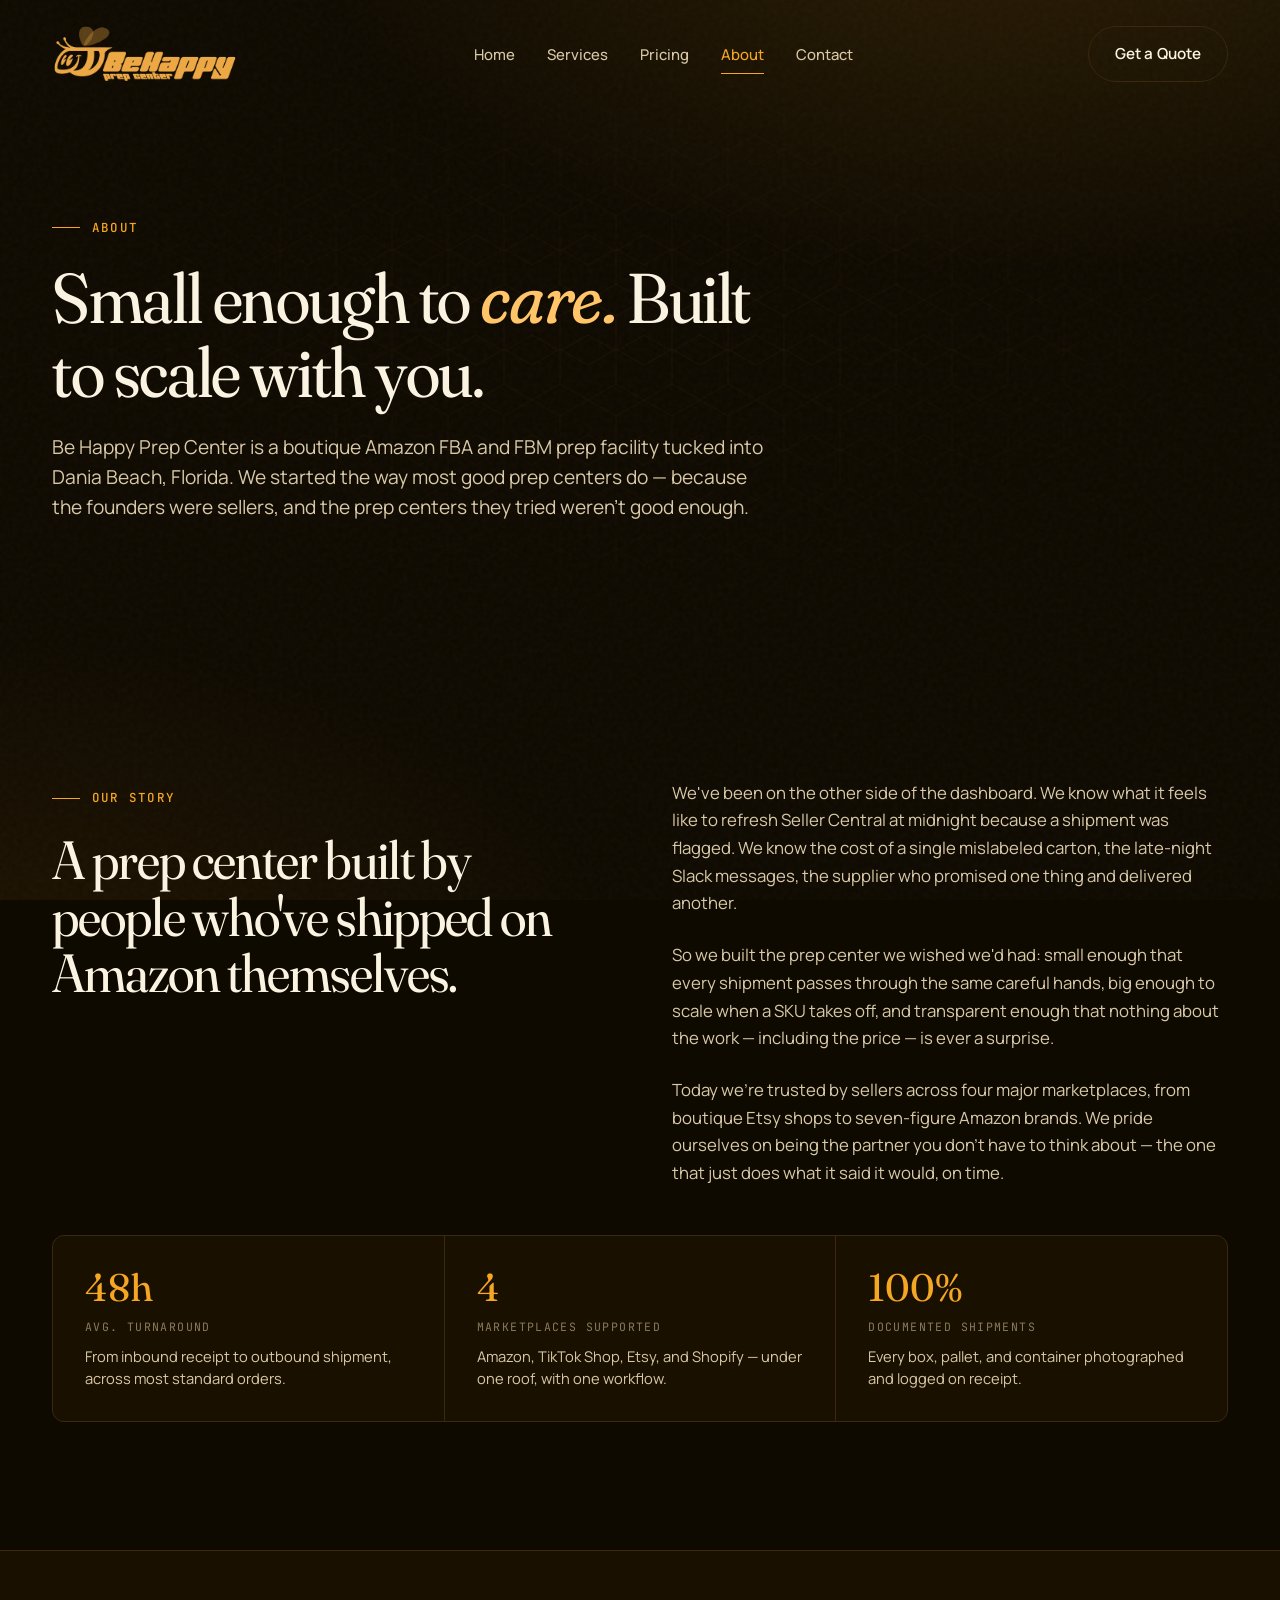
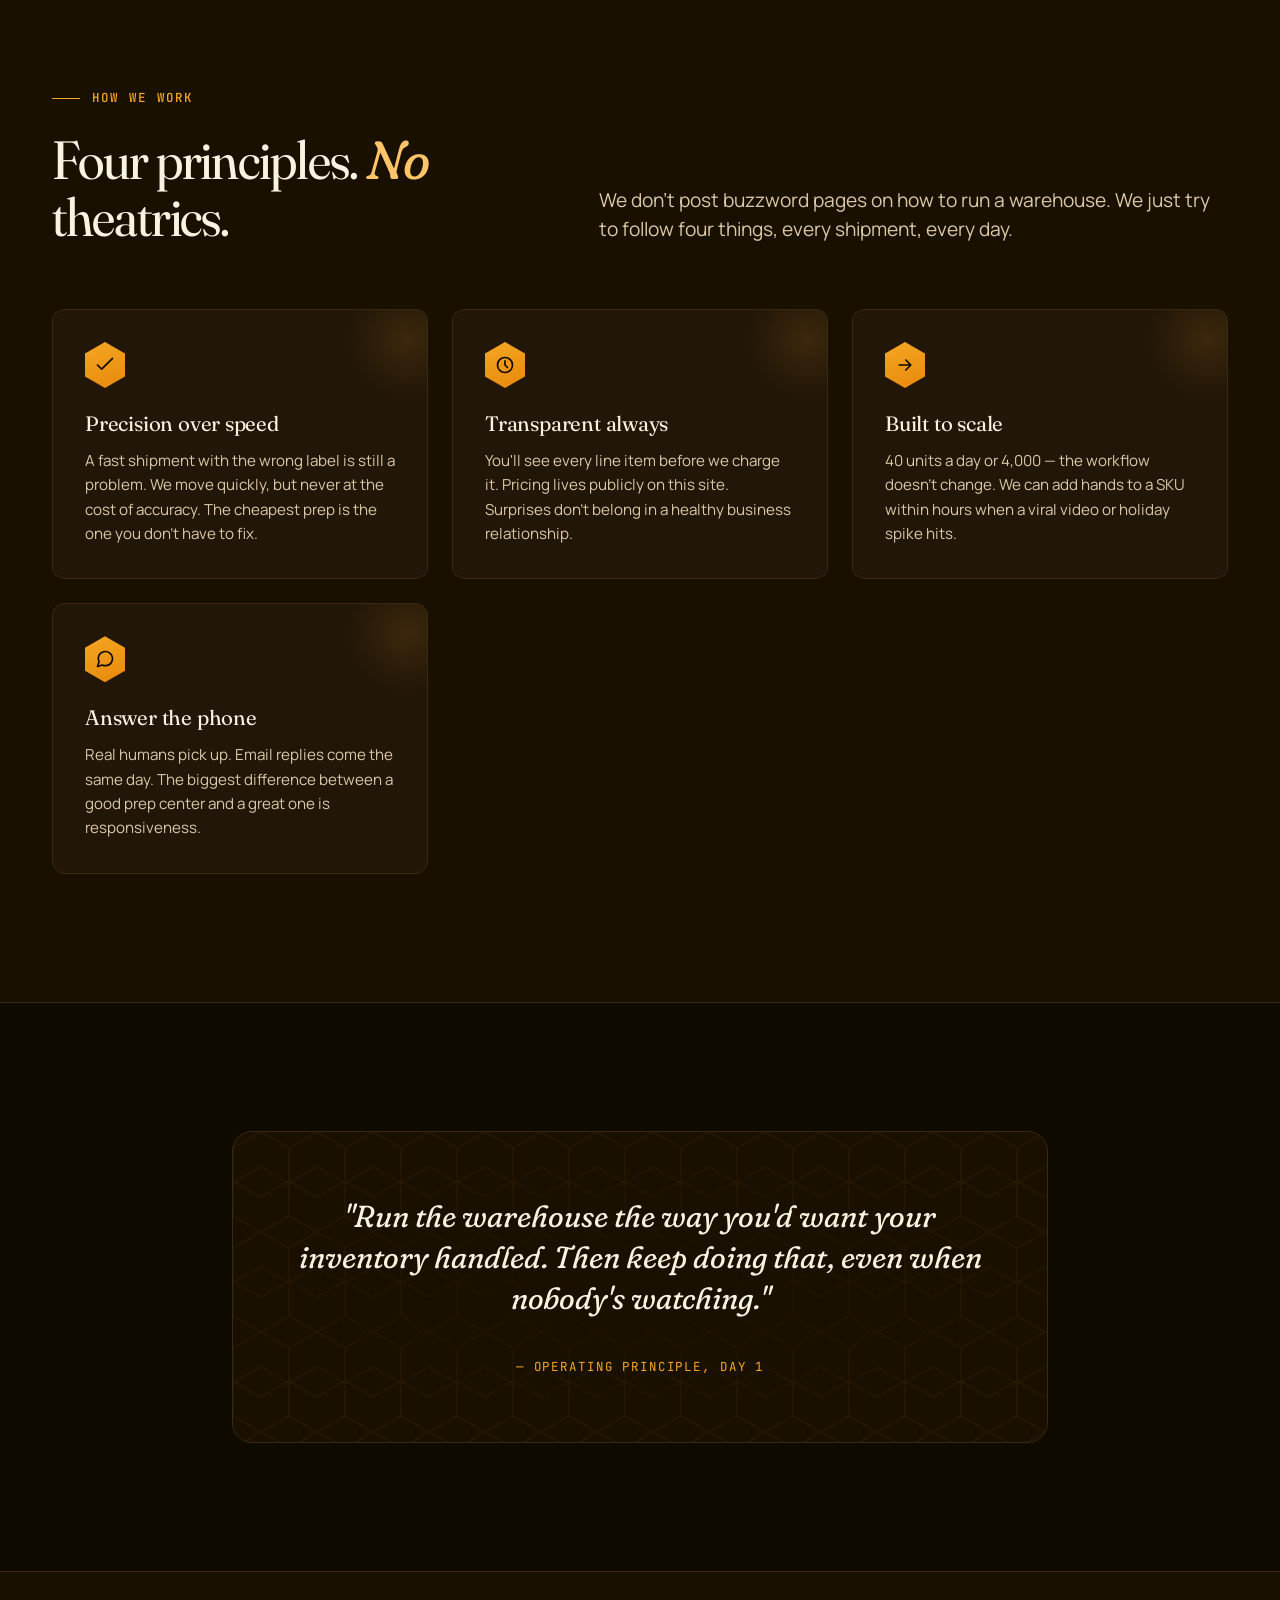
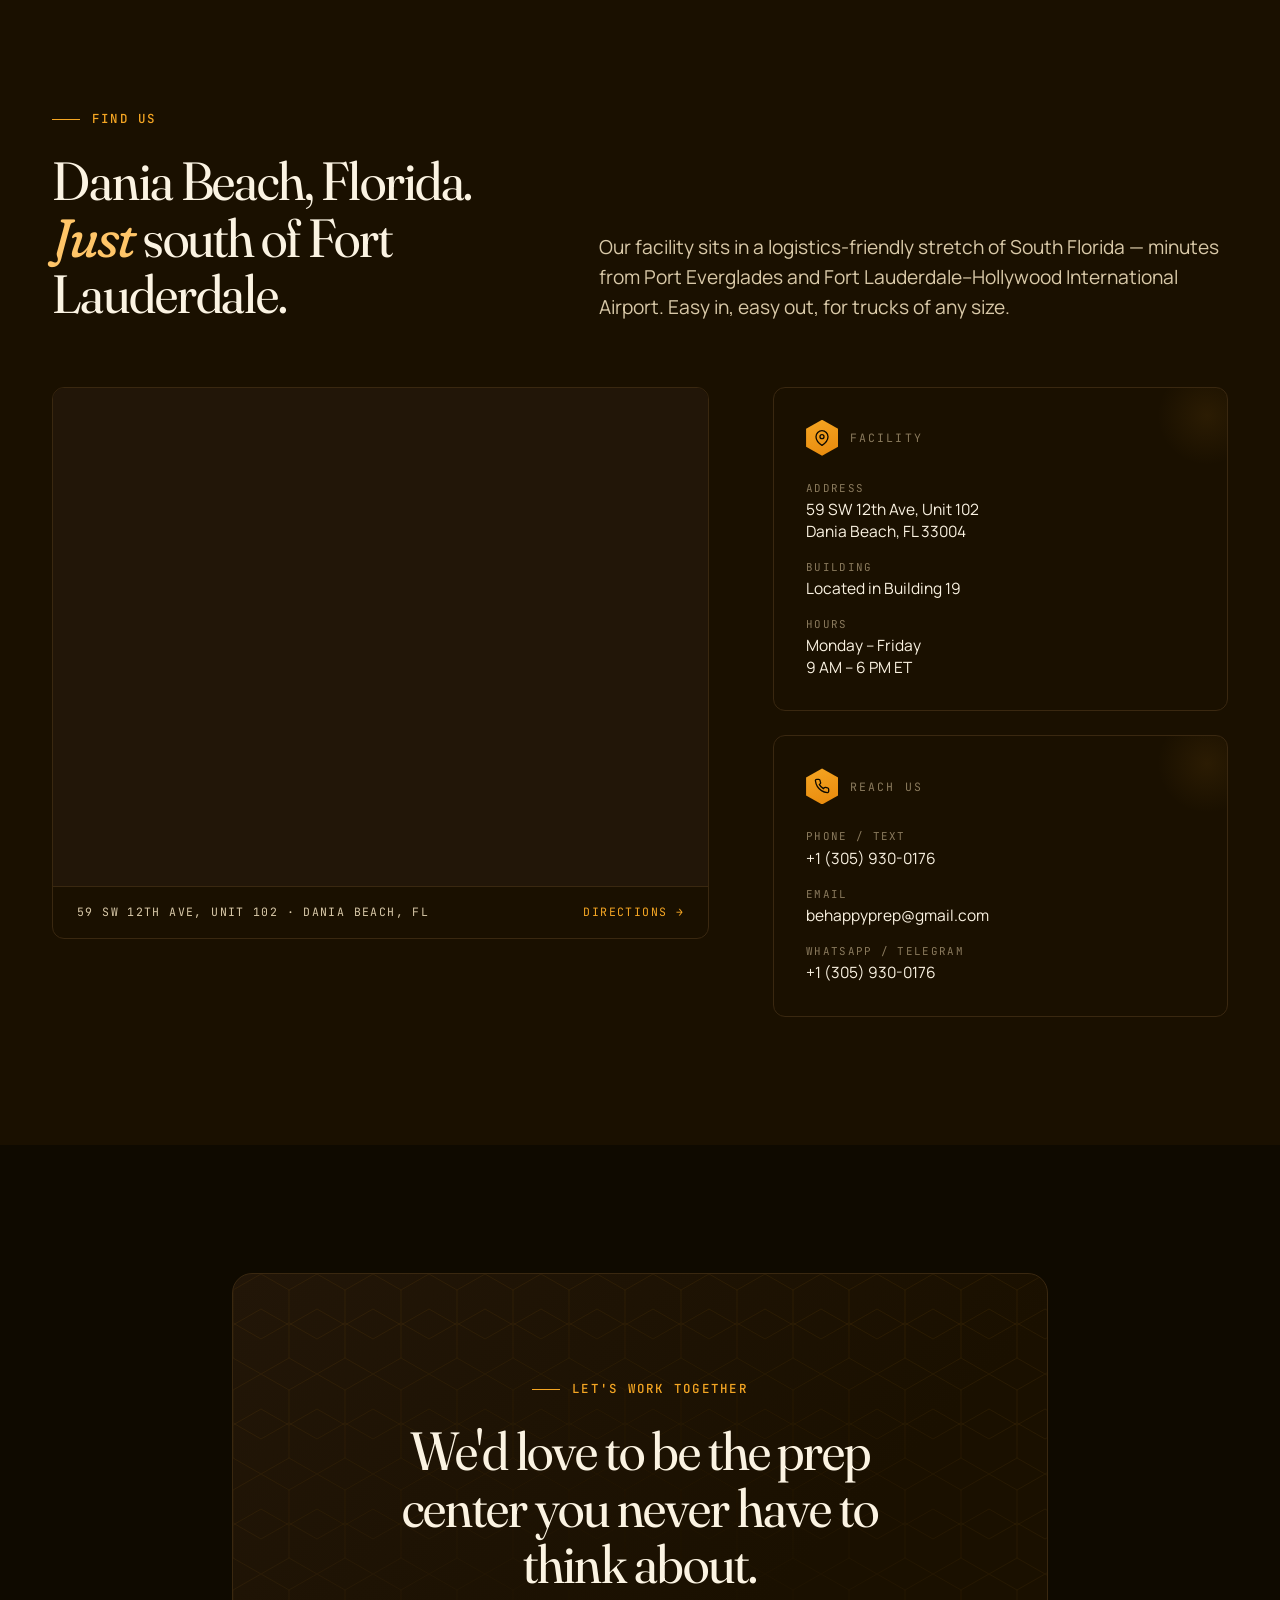
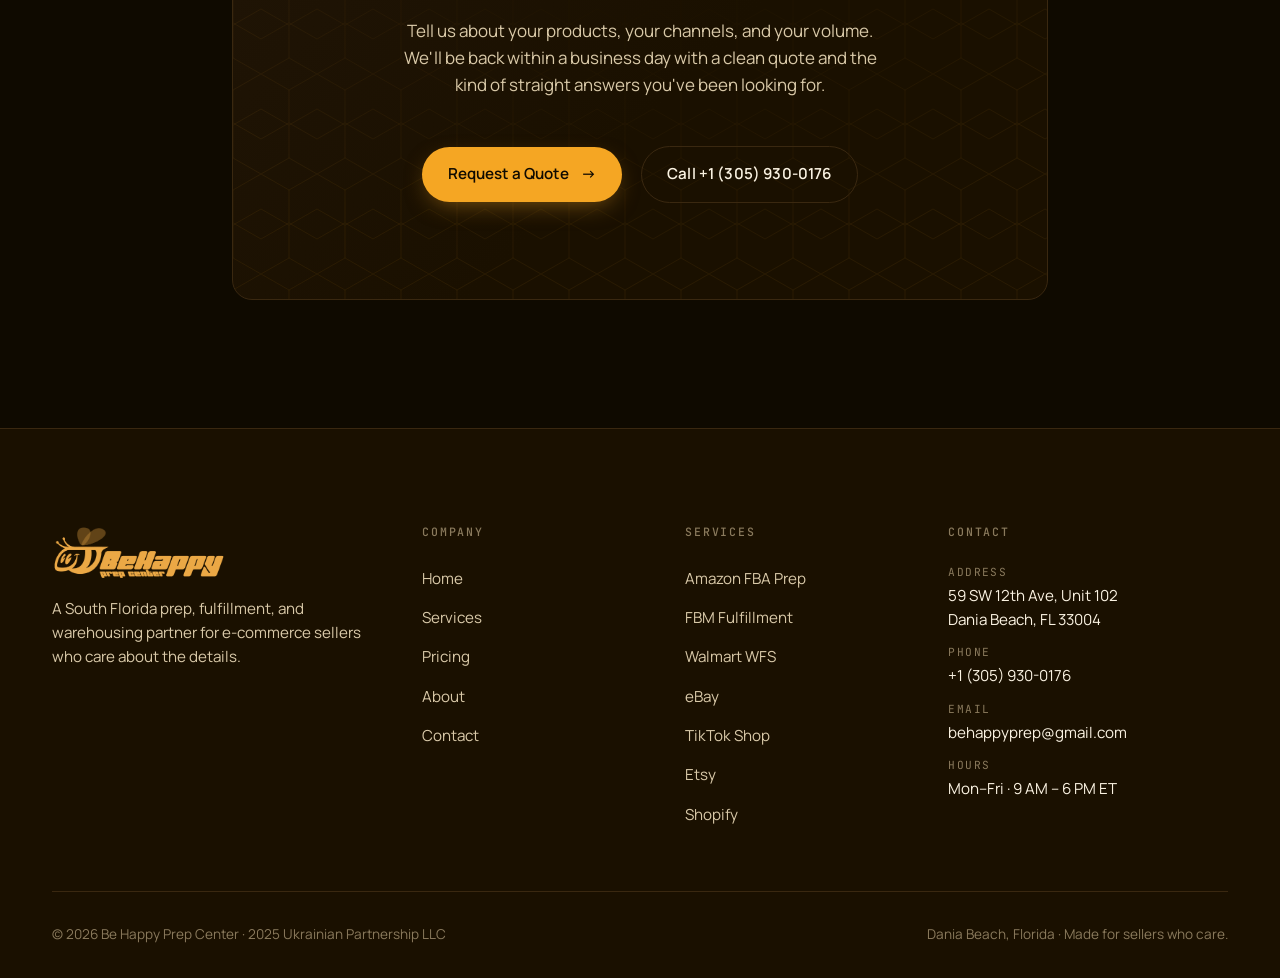
==== commit 661772ff: "Add files via upload" ====
--- a/about.html
+++ b/about.html
@@ -332,7 +332,9 @@
         <ul>
           <li><a href="services.html#fba">Amazon FBA Prep</a></li>
           <li><a href="services.html#fbm">FBM Fulfillment</a></li>
-          <li><a href="services.html#tiktok">TikTok Shop Prep</a></li>
+          <li><a href="services.html#walmart">Walmart WFS</a></li>
+          <li><a href="services.html#ebay">eBay</a></li>
+          <li><a href="services.html#tiktok">TikTok Shop</a></li>
           <li><a href="services.html#etsy">Etsy</a></li>
           <li><a href="services.html#shopify">Shopify</a></li>
         </ul>
--- a/style.css
+++ b/style.css
@@ -443,8 +443,24 @@
 }
 .page-hero .lede { margin-bottom: var(--sp-6); }
 
+/* Services page hero — compact so overview is above the fold */
+.page-hero.services-hero {
+  padding: calc(var(--sp-20) + var(--sp-3)) 0 var(--sp-6);
+}
+.page-hero.services-hero h1 {
+  font-size: clamp(2rem, 4vw, 3.2rem);
+  max-width: 22ch;
+  margin-bottom: var(--sp-3);
+}
+.page-hero.services-hero .lede {
+  font-size: 1.05rem;
+  margin-bottom: 0;
+  max-width: 65ch;
+}
+
 @media (max-width: 960px) {
   .page-hero { padding-top: calc(var(--sp-20) + var(--sp-3)); }
+  .page-hero.services-hero { padding-top: calc(var(--sp-20) + var(--sp-1)); padding-bottom: var(--sp-5); }
 }
 
 /* ---------- 9. Calculator section ---------- */
@@ -856,20 +872,22 @@
 /* ---------- 12. Service overview grid (services.html, top) ---------- */
 .service-overview {
   position: relative;
-  padding-top: var(--sp-10);
+  padding-top: var(--sp-6);
+  padding-bottom: var(--sp-12);
 }
 
 .service-overview-grid {
   display: grid;
-  grid-template-columns: repeat(5, 1fr);
+  grid-template-columns: repeat(4, 1fr);
   gap: 1px;
   background: var(--line);
   border: 1px solid var(--line);
   border-radius: var(--r-md);
   overflow: hidden;
 }
-@media (max-width: 960px) { .service-overview-grid { grid-template-columns: repeat(2, 1fr); } }
-@media (max-width: 520px) { .service-overview-grid { grid-template-columns: 1fr; } }
+@media (max-width: 1080px) { .service-overview-grid { grid-template-columns: repeat(3, 1fr); } }
+@media (max-width: 720px) { .service-overview-grid { grid-template-columns: repeat(2, 1fr); } }
+@media (max-width: 420px) { .service-overview-grid { grid-template-columns: 1fr; } }
 
 .overview-card {
   background: var(--bg-elev-1);
@@ -878,36 +896,26 @@
   cursor: pointer;
   display: flex;
   flex-direction: column;
-  gap: var(--sp-4);
+  gap: var(--sp-3);
   position: relative;
   overflow: hidden;
-  transition: background 350ms var(--ease), transform 350ms var(--ease);
+  transition: background 350ms var(--ease);
   text-decoration: none;
   color: inherit;
-  min-height: 260px;
+  min-height: 220px;
 }
 .overview-card:hover {
   background: var(--bg-elev-2);
   color: inherit;
 }
-.overview-card::after {
-  content: '';
-  position: absolute;
-  inset: 0;
-  background: linear-gradient(180deg, transparent 60%, rgba(245, 166, 35, 0.06));
-  opacity: 0;
-  transition: opacity 350ms var(--ease);
-  pointer-events: none;
-}
-.overview-card:hover::after { opacity: 1; }
 .overview-card::before {
   content: '';
   position: absolute;
-  top: -30px;
-  right: -30px;
-  width: 100px;
-  height: 115px;
-  background: radial-gradient(circle, rgba(245, 166, 35, 0.18), transparent 65%);
+  top: -40px;
+  right: -40px;
+  width: 120px;
+  height: 138px;
+  background: radial-gradient(circle, rgba(245, 166, 35, 0.22), transparent 65%);
   clip-path: polygon(50% 0%, 100% 25%, 100% 75%, 50% 100%, 0% 75%, 0% 25%);
   opacity: 0;
   transition: opacity 400ms var(--ease);
@@ -915,32 +923,29 @@
 }
 .overview-card:hover::before { opacity: 1; }
 
-.overview-card-num {
-  font-family: var(--font-mono);
-  font-size: 0.72rem;
-  letter-spacing: 0.15em;
-  color: var(--ink-mute);
-  text-transform: uppercase;
+.overview-card-logo {
+  width: 56px;
+  height: 56px;
+  border-radius: var(--r-md);
+  background: var(--bg-elev-3);
+  border: 1px solid var(--line);
+  display: flex;
+  align-items: center;
+  justify-content: center;
+  padding: 8px;
   position: relative;
   z-index: 1;
-}
-
-.overview-card-icon {
-  width: 48px;
-  height: 48px;
-  display: flex;
-  align-items: center;
-  justify-content: center;
-  position: relative;
-  z-index: 1;
-  color: var(--honey);
-  transition: color 300ms var(--ease), transform 300ms var(--ease);
-}
-.overview-card:hover .overview-card-icon {
-  color: var(--honey-glow);
+  transition: border-color 300ms var(--ease), transform 300ms var(--ease);
+}
+.overview-card:hover .overview-card-logo {
+  border-color: var(--honey-dark);
   transform: translateY(-2px);
 }
-.overview-card-icon svg { width: 100%; height: 100%; }
+.overview-card-logo img {
+  width: 100%;
+  height: 100%;
+  object-fit: contain;
+}
 
 .overview-card-title {
   font-family: var(--font-display);
@@ -953,6 +958,16 @@
   position: relative;
   z-index: 1;
 }
+.overview-card-sub {
+  font-family: var(--font-mono);
+  font-size: 0.7rem;
+  letter-spacing: 0.15em;
+  text-transform: uppercase;
+  color: var(--honey);
+  position: relative;
+  z-index: 1;
+  margin: -2px 0 0;
+}
 .overview-card-tagline {
   font-size: 0.92rem;
   color: var(--ink-soft);
@@ -964,7 +979,7 @@
 }
 .overview-card-jump {
   font-family: var(--font-mono);
-  font-size: 0.72rem;
+  font-size: 0.7rem;
   letter-spacing: 0.12em;
   text-transform: uppercase;
   color: var(--honey);
@@ -974,6 +989,8 @@
   margin-top: auto;
   position: relative;
   z-index: 1;
+  padding-top: var(--sp-3);
+  border-top: 1px solid var(--line);
 }
 .overview-card-jump .arrow {
   display: inline-block;
@@ -984,7 +1001,7 @@
 /* ---------- 13. Service detail sections (services.html, below) ---------- */
 .service-detail {
   position: relative;
-  padding: var(--sp-16) 0;
+  padding: var(--sp-12) 0;
   border-top: 1px solid var(--line);
   scroll-margin-top: 100px;
 }
@@ -1000,7 +1017,7 @@
   display: flex;
   align-items: center;
   gap: var(--sp-3);
-  margin-bottom: var(--sp-6);
+  margin-bottom: var(--sp-5);
 }
 .detail-marker .marker-num {
   color: var(--honey);
@@ -1015,42 +1032,45 @@
 .detail-head {
   display: grid;
   grid-template-columns: auto 1fr;
-  gap: var(--sp-6);
-  align-items: start;
-  margin-bottom: var(--sp-10);
+  gap: var(--sp-5);
+  align-items: center;
+  margin-bottom: var(--sp-8);
 }
 @media (max-width: 720px) {
   .detail-head { grid-template-columns: 1fr; gap: var(--sp-4); }
 }
 
 .detail-icon {
-  width: 72px;
-  height: 80px;
-  background: linear-gradient(160deg, var(--honey), var(--honey-deep));
-  clip-path: polygon(50% 0%, 100% 25%, 100% 75%, 50% 100%, 0% 75%, 0% 25%);
+  width: 56px;
+  height: 56px;
+  border-radius: var(--r-md);
+  background: var(--bg-elev-3);
+  border: 1px solid var(--line);
   display: flex;
   align-items: center;
   justify-content: center;
-  color: var(--bg-base);
-  box-shadow: 0 0 40px rgba(245, 166, 35, 0.25);
+  padding: 10px;
   flex-shrink: 0;
 }
-.detail-icon svg { width: 36px; height: 36px; }
+.detail-icon img {
+  width: 100%;
+  height: 100%;
+  object-fit: contain;
+}
 
 .detail-head h2 {
-  font-size: clamp(2rem, 4.2vw, 3rem);
-  margin: 0 0 var(--sp-4);
-}
-.detail-head .lede { margin: 0; max-width: 65ch; }
+  font-size: clamp(1.7rem, 3.5vw, 2.5rem);
+  margin: 0;
+}
 
 .detail-body {
   display: grid;
-  grid-template-columns: 1.05fr 0.95fr;
-  gap: var(--sp-10);
+  grid-template-columns: 1fr 1fr;
+  gap: var(--sp-8);
   align-items: start;
 }
 @media (max-width: 880px) {
-  .detail-body { grid-template-columns: 1fr; gap: var(--sp-8); }
+  .detail-body { grid-template-columns: 1fr; gap: var(--sp-6); }
 }
 
 .detail-section-title {
@@ -1059,7 +1079,7 @@
   letter-spacing: 0.15em;
   text-transform: uppercase;
   color: var(--ink-mute);
-  margin: 0 0 var(--sp-5);
+  margin: 0 0 var(--sp-4);
   display: flex;
   align-items: center;
   gap: var(--sp-3);
@@ -1076,20 +1096,20 @@
 /* Feature list within detail */
 .detail-features {
   list-style: none;
-  margin: 0 0 var(--sp-8);
+  margin: 0 0 var(--sp-6);
   padding: 0;
   display: grid;
   grid-template-columns: 1fr;
-  gap: var(--sp-3);
+  gap: var(--sp-2);
 }
 .detail-features li {
   display: flex;
   align-items: flex-start;
   gap: var(--sp-3);
-  font-size: 0.97rem;
+  font-size: 0.95rem;
   color: var(--ink-soft);
-  line-height: 1.5;
-  padding-bottom: var(--sp-3);
+  line-height: 1.45;
+  padding: var(--sp-2) 0;
   border-bottom: 1px solid var(--line);
 }
 .detail-features li:last-child { border-bottom: none; }
@@ -1100,7 +1120,7 @@
   background: var(--honey);
   clip-path: polygon(50% 0%, 100% 25%, 100% 75%, 50% 100%, 0% 75%, 0% 25%);
   flex-shrink: 0;
-  margin-top: 7px;
+  margin-top: 6px;
 }
 
 /* Workflow timeline */
@@ -1108,7 +1128,7 @@
   background: var(--bg-elev-2);
   border: 1px solid var(--line);
   border-radius: var(--r-md);
-  padding: var(--sp-6);
+  padding: var(--sp-5);
   position: relative;
 }
 .service-detail.alt .detail-workflow {
@@ -1126,13 +1146,13 @@
   display: grid;
   grid-template-columns: auto 1fr;
   gap: var(--sp-4);
-  padding: var(--sp-3) 0;
+  padding: var(--sp-2) 0;
 }
 .workflow-step:not(:last-child)::after {
   content: '';
   position: absolute;
   left: 13px;
-  top: 36px;
+  top: 32px;
   bottom: -4px;
   width: 1px;
   background: linear-gradient(180deg, var(--honey-dark), transparent);
@@ -1157,14 +1177,13 @@
   font-family: var(--font-body);
   font-weight: 600;
   color: var(--ink);
-  font-size: 0.97rem;
+  font-size: 0.95rem;
   margin: 0 0 var(--sp-1);
-  letter-spacing: -0.005em;
 }
 .workflow-desc {
-  font-size: 0.9rem;
+  font-size: 0.88rem;
   color: var(--ink-soft);
-  line-height: 1.5;
+  line-height: 1.45;
   margin: 0;
 }
 
@@ -1172,7 +1191,7 @@
   display: flex;
   gap: var(--sp-3);
   flex-wrap: wrap;
-  margin-top: var(--sp-2);
+  margin-top: var(--sp-5);
 }
 
 /* ---------- 13. Process ---------- */
